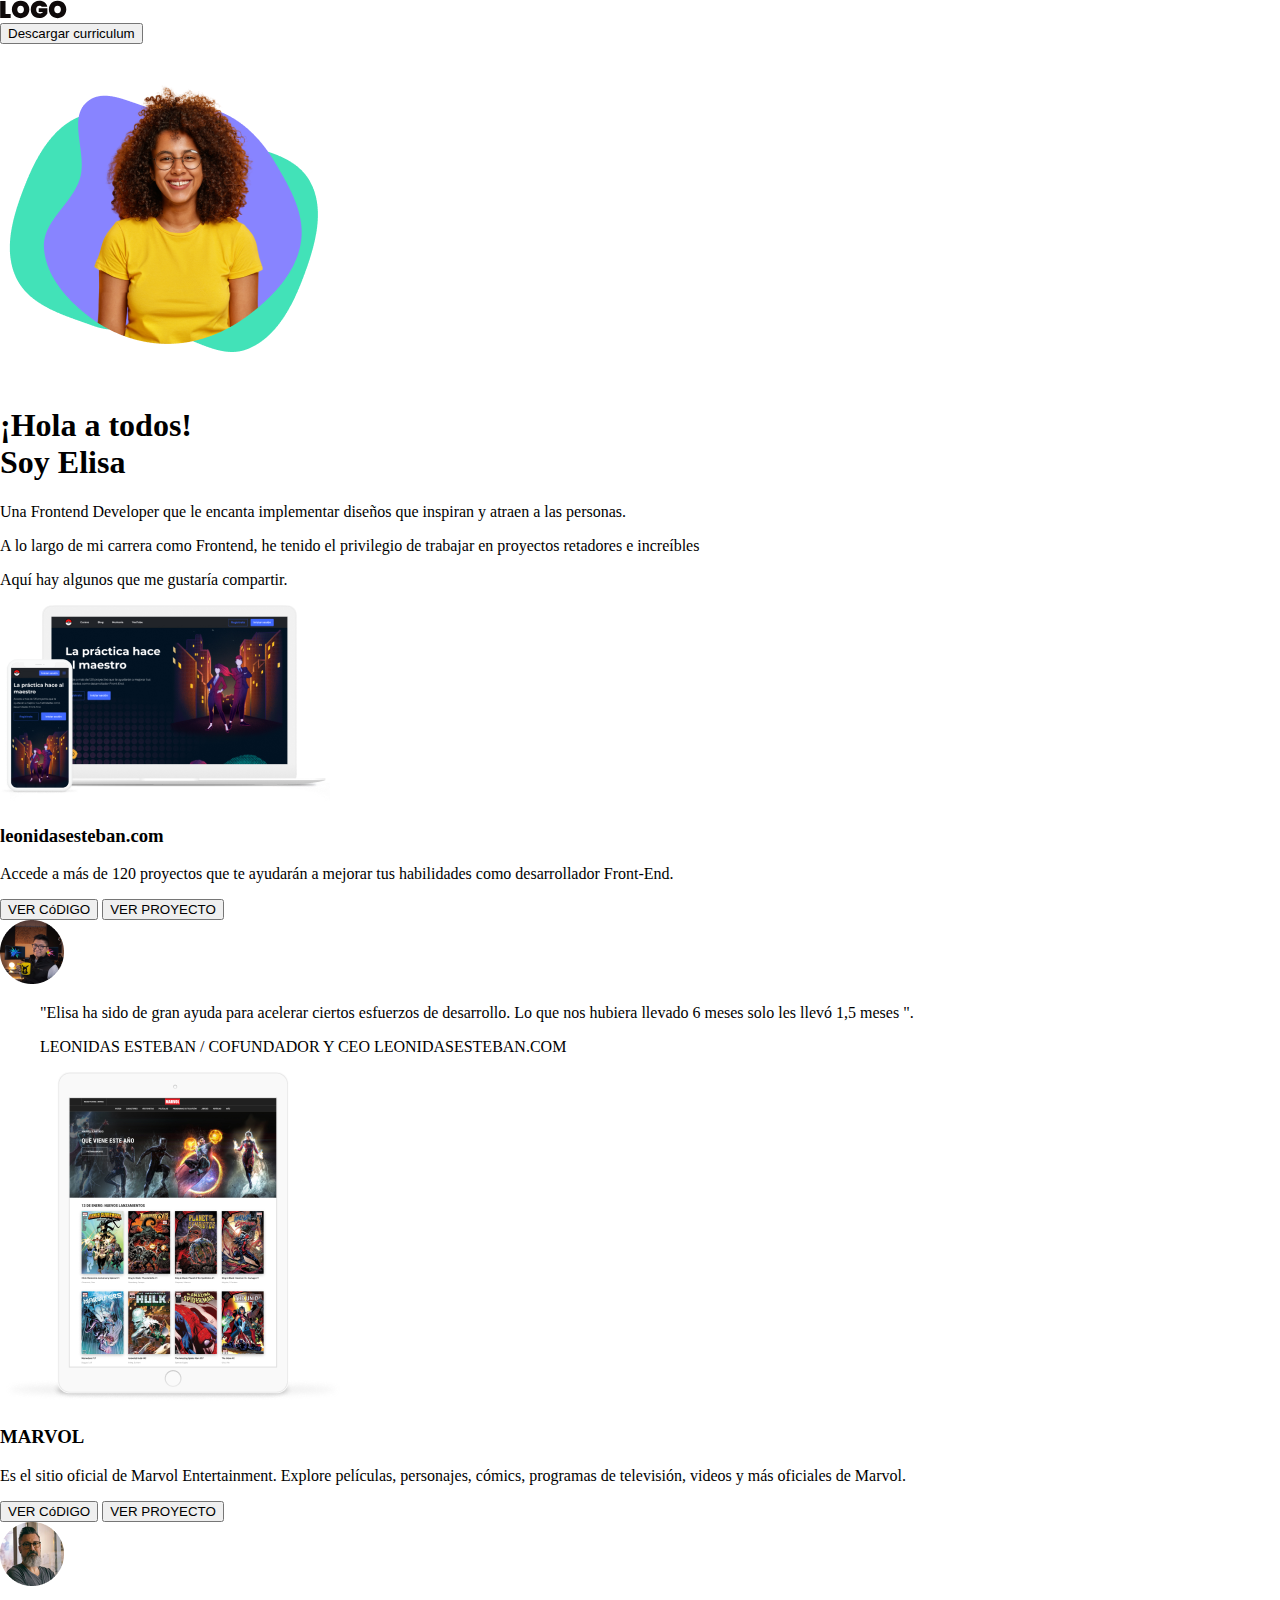
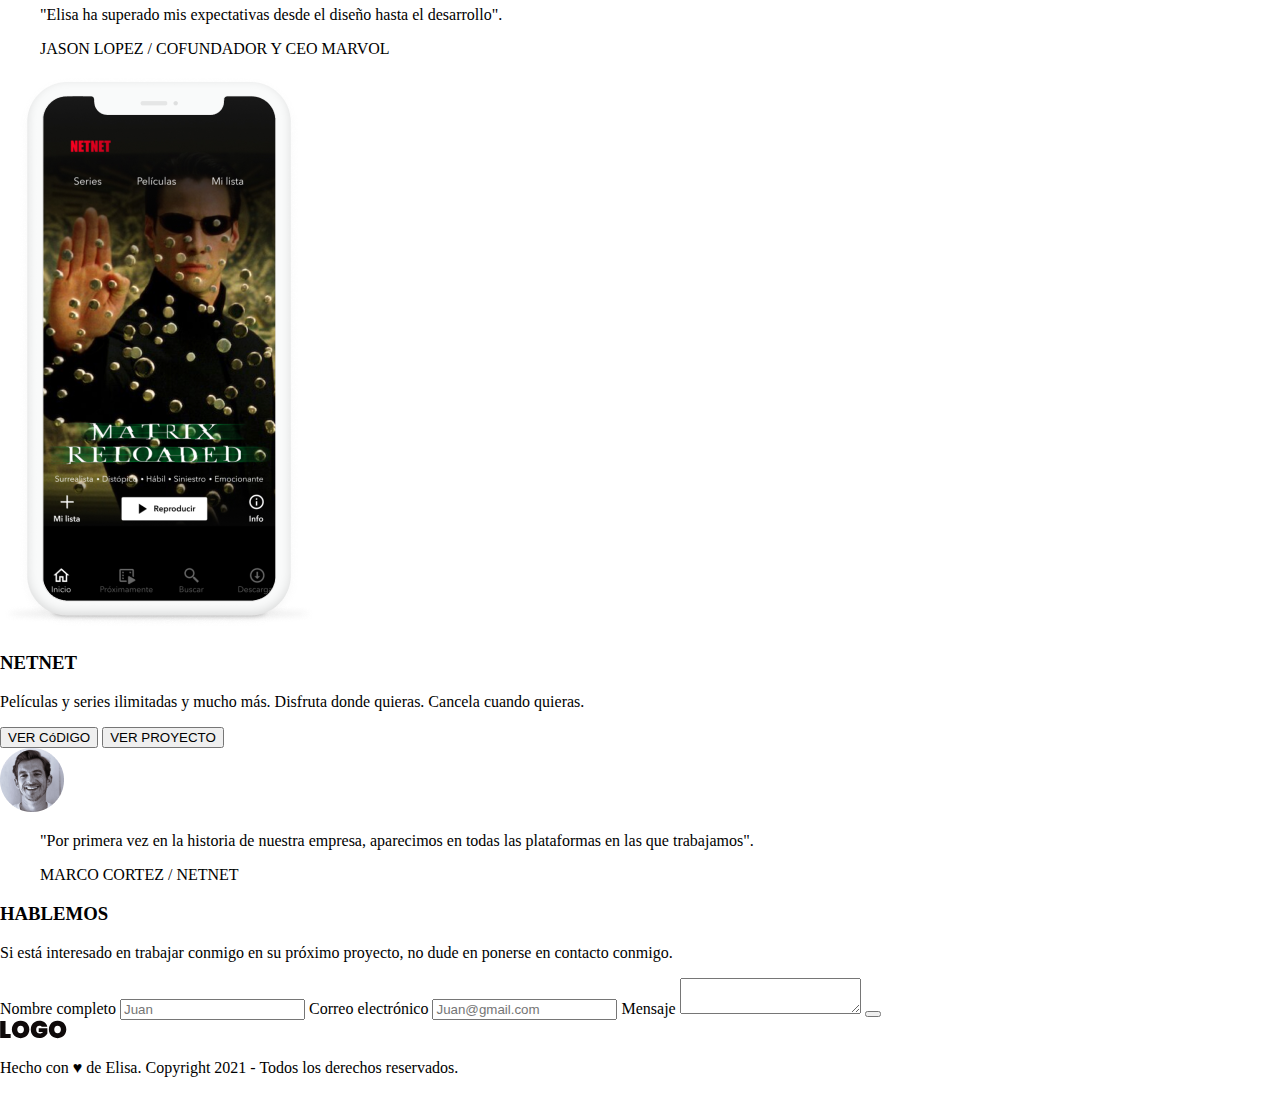
==== src/index.html @ 54787eba "base e imagens listo" ====
<!DOCTYPE html>
<html lang="en">
    <head>
        <meta charset="UTF-8" />
        <meta http-equiv="X-UA-Compatible" content="IE=edge" />
        <meta name="viewport" content="width=device-width, initial-scale=1.0" />
        <title>Document</title>
        <link rel="stylesheet" href="styles.css" />
    </head>

    <!--
        ToDO:
        FALTA-IMG -> faltan colocar imgs

        esto crea un elemento proyecto
            .project>(.project__img-preview>img)+h3.project__tittle+p.project__description+.project__buttons>buttton.button--secondary+buttton.button--primary
            .card>(.card__img>img)+blockquote>p+span
        -->
    <body>
        <div class="wrapper">
            <header class="header">
                <div class="header__logo">
                    <img src="../resources/icon/logo.svg" alt="" srcset="" />
                </div>
                <div class="header__button">
                    <button class="button--primary">
                        Descargar curriculum
                    </button>
                </div>
            </header>
            <main>
                <section class="hero">
                    <div class="hero__img">
                        <img src="../resources/img/person.png" alt="" />
                    </div>
                    <div class="hero__text">
                        <h1>Soy Elisa</h1>
                        <p>
                            Una Frontend Developer que le encanta implementar
                            diseños que inspiran y atraen a las personas.
                        </p>
                        <div class="hero__icons">
                            <div class="icon">
                                <i class="icon--phone"></i>
                                <i class="icon--mail"></i>
                                <i class="icon--insta"></i>
                                <i class="icon--twitter"></i>
                            </div>
                        </div>
                    </div>
                </section>
                <section class="projects">
                    <div class="projects__tittle">
                        <p>
                            A lo largo de mi carrera como Frontend, he tenido el
                            privilegio de trabajar en proyectos retadores e
                            increíbles
                        </p>
                        <p>Aquí hay algunos que me gustaría compartir.</p>
                    </div>


                    <div class="project">
                        <div class="project__img-preview">
                            <img src="../resources/img/leoesteban.png" alt="" />
                        </div>
                        <h3 class="project__tittle">leonidasesteban.com</h3>
                        <p class="project__description">Accede a más de 120 proyectos que te ayudarán a mejorar 
                            tus habilidades como desarrollador Front-End.</p>
                        <div class="project__buttons">
                            <button class="button--secondary">VER CóDIGO</button>
                            <button class="button--primary">VER PROYECTO</button>
                        </div>
                        <div class="card">
                            <div class="card__img"><img src="../resources/img/user-project-1.png" alt="" /></div>
                            <blockquote>
                                <p>"Elisa ha sido de gran ayuda para acelerar ciertos esfuerzos de desarrollo. Lo que nos hubiera llevado 6 meses solo les llevó 1,5 meses ".</p>
                                <span>LEONIDAS ESTEBAN / COFUNDADOR Y CEO LEONIDASESTEBAN.COM</span>
                            </blockquote>
                        </div>
                    </div>


                    <div class="project">
                        <div class="project__img-preview">
                            <img src="../resources/img/marvol.png" alt="" />
                        </div>
                        <h3 class="project__tittle">MARVOL</h3>
                        <p class="project__description">Es el sitio oficial de Marvol Entertainment. Explore películas, personajes, cómics, programas de televisión, videos y más oficiales de Marvol.</p>
                        <div class="project__buttons">
                            <button class="button--secondary">VER CóDIGO</button>
                            <button class="button--primary">VER PROYECTO</button>
                        </div>

                        <div class="card">
                            <div class="card__img"><img src="../resources/img/user-project-2.png" alt="" /></div>
                            <blockquote>
                                <p>"Elisa ha superado mis expectativas desde el diseño hasta el desarrollo".</p>
                                <span>JASON LOPEZ / COFUNDADOR Y CEO MARVOL</span>
                            </blockquote>
                        </div>
                    </div>


                    <div class="project">
                        <div class="project__img-preview">
                            <img src="../resources/img/netnet.png" alt="" />
                        </div>
                        <h3 class="project__tittle">NETNET</h3>
                        <p class="project__description">Películas y series ilimitadas y mucho más.
                            Disfruta donde quieras. Cancela cuando quieras.</p>
                        <div class="project__buttons">
                            <button class="button--secondary">VER CóDIGO</button>
                            <button class="button--primary">VER PROYECTO</button>
                        </div>

                        <div class="card">
                            <div class="card__img"><img src="../resources/img/user-project-3.png" alt="" /></div>
                            <blockquote>
                                <p>"Por primera vez en la historia de nuestra empresa, aparecimos en todas las plataformas en las que trabajamos".</p>
                                <span>MARCO CORTEZ / NETNET</span>
                            </blockquote>
                        </div>
                    </div>
                </section>

                <section class="contact">
                    <h3>HABLEMOS</h3>
                    <p>
                        Si está interesado en trabajar conmigo en su próximo
                        proyecto, no dude en ponerse en contacto conmigo.
                    </p>

                    <form >
                        <label for="name">Nombre completo</label> <!--Falta after para el asterisco rojo-->
                        <input name="name" type="text" required placeholder="Juan">
                        <label for="email">Correo electrónico</label>
                        <input name="email" type="email" required placeholder="Juan@gmail.com">
                        <label for="messagge">Mensaje</label>
                        <textarea name="messagge">
                        </textarea>
                        <button class="button--primary" type="submit"></button>
                    </form>
                </section>
            </main>
            <footer>
                <div class="footer__logo">
                    <img src="../resources/icon/logo.svg" alt="" srcset="" />
                </div>
                <div class="footer__icons">
                    <div class="icon">
                        <i class="icon--phone"></i>
                        <i class="icon--mail"></i>
                        <i class="icon--insta"></i>
                        <i class="icon--twitter"></i>
                    </div>
                </div>
                <div class="footer__text">
                    <p>
                        Hecho con ♥ de Elisa. Copyright 2021 - Todos los derechos reservados.
                    </p>
                </div>
            </footer>
        </div>
    </body>
</html>
---- src/styles.css ----
.wrapper{
    max-width: 1110px;
}
body, html {
    margin: 0;
    padding: 0;
}
h1::before{
    content: "¡Hola a todos!";
    display: block;
}
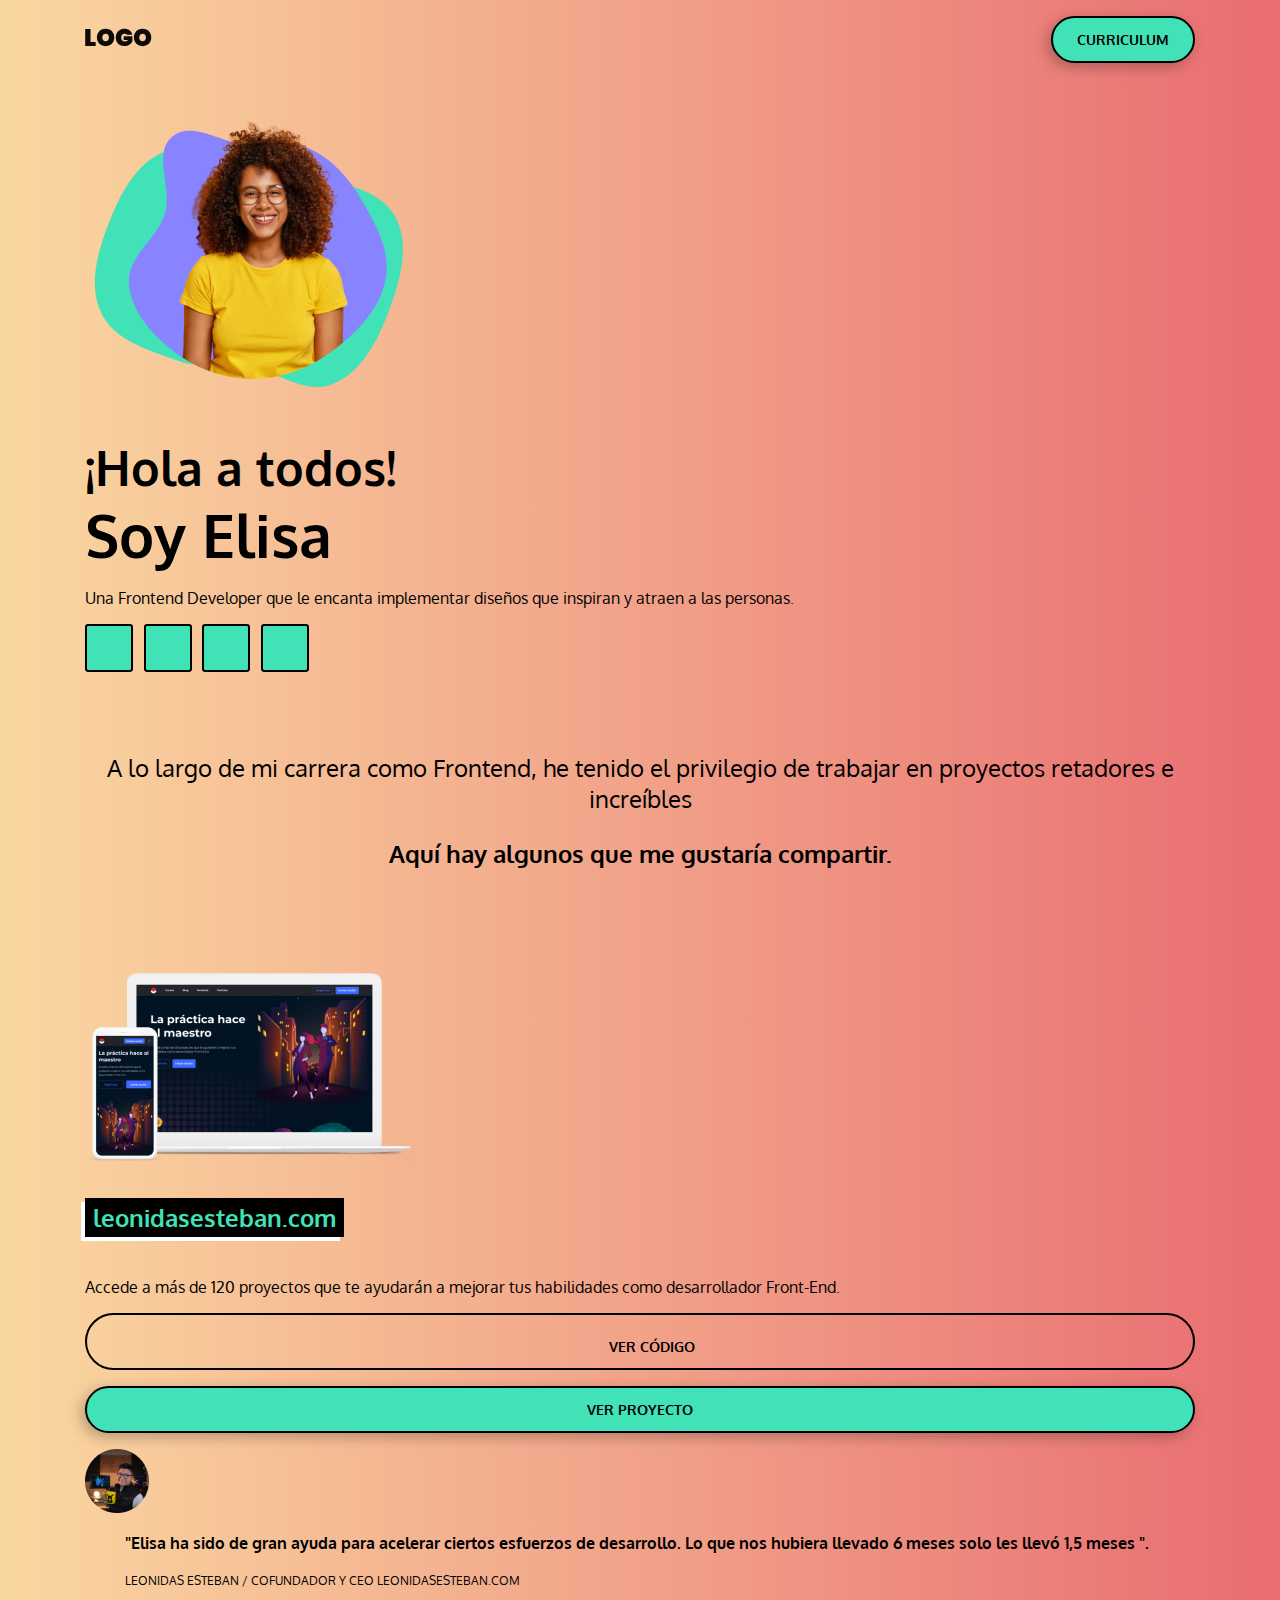
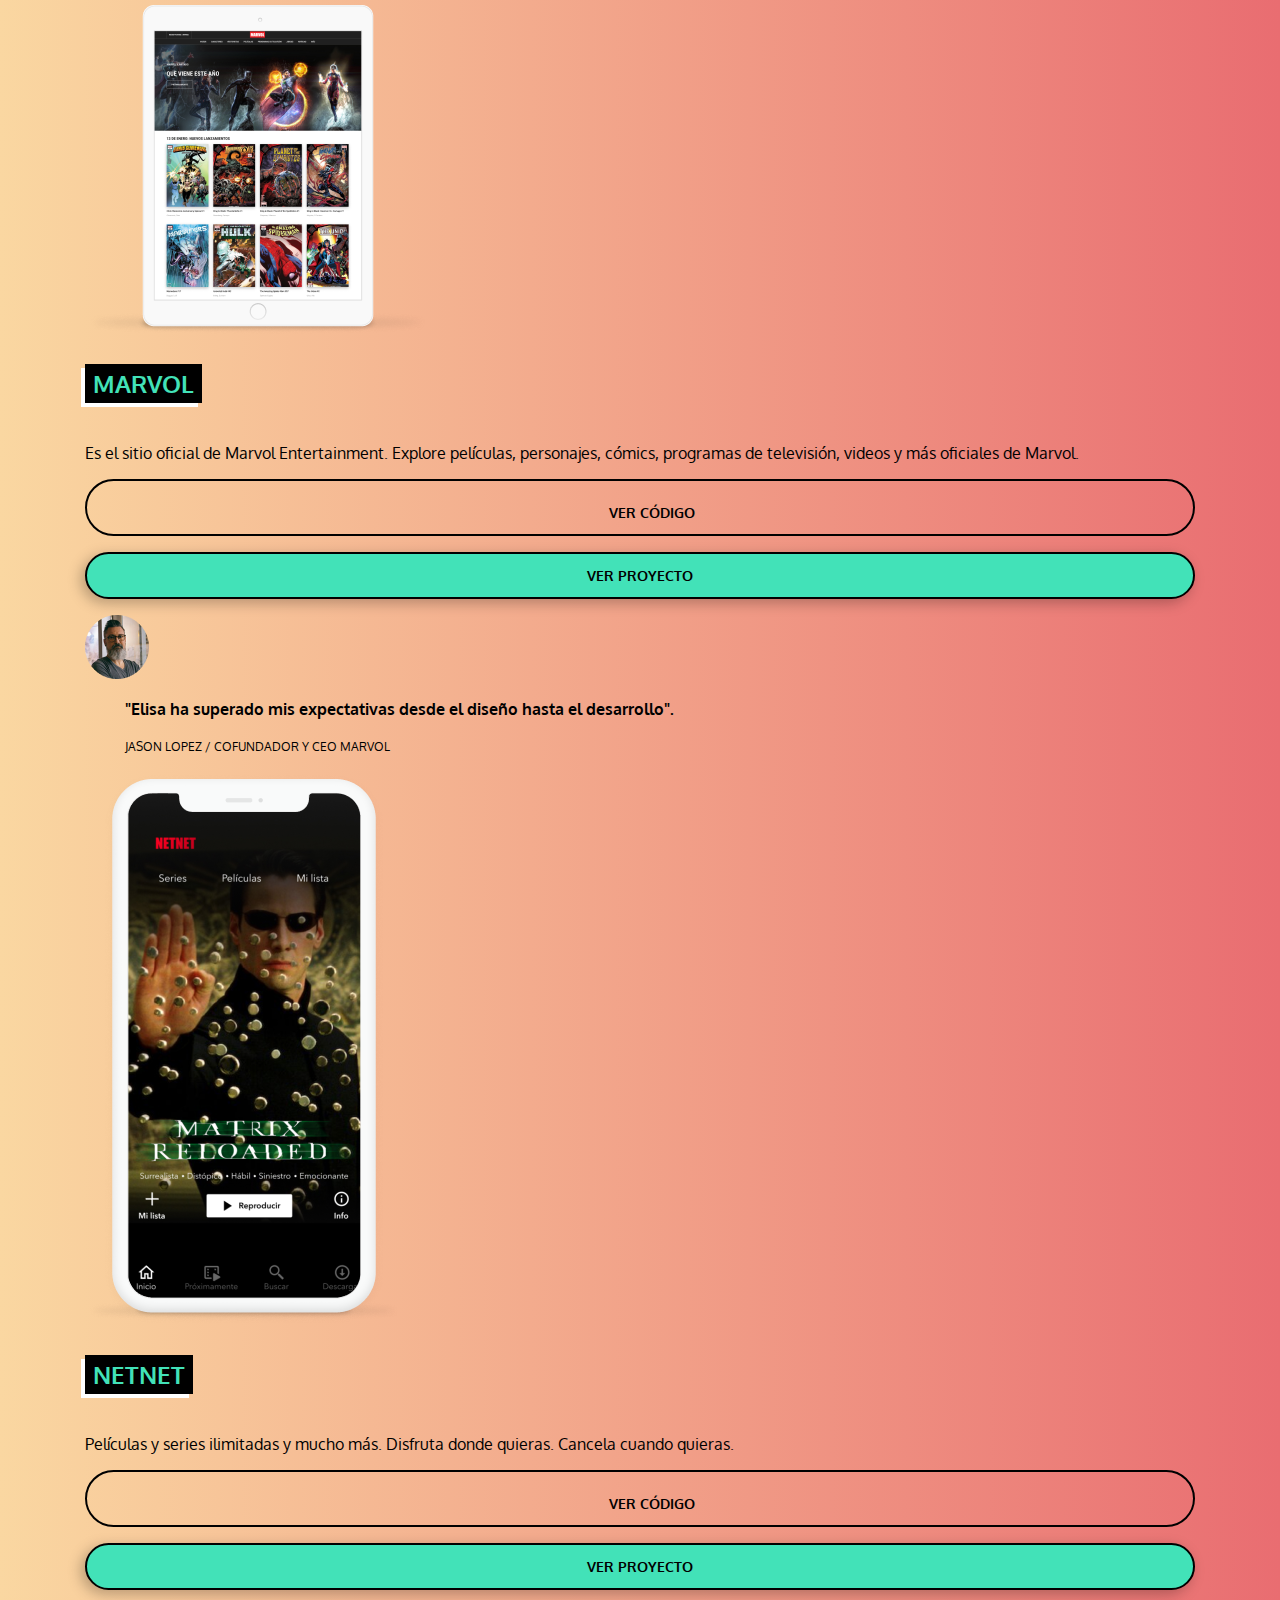
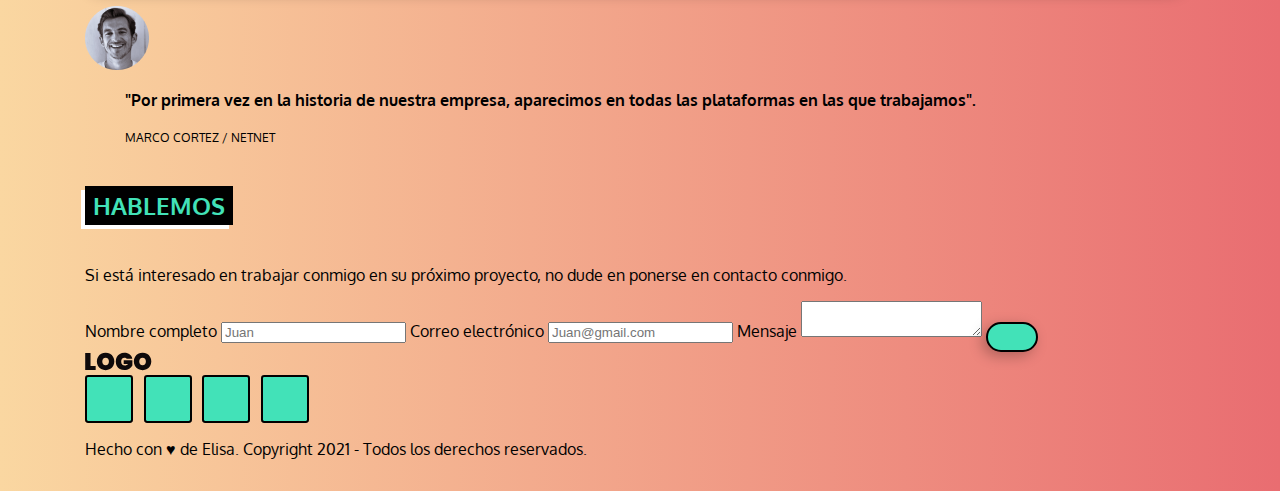
==== commit 753595e7: "commit pa que me ayude el nano" ====
--- a/src/index.html
+++ b/src/index.html
@@ -5,6 +5,8 @@
         <meta http-equiv="X-UA-Compatible" content="IE=edge" />
         <meta name="viewport" content="width=device-width, initial-scale=1.0" />
         <title>Document</title>
+        <link rel="preconnect" href="https://fonts.gstatic.com">
+        <link href="https://fonts.googleapis.com/css2?family=Oxygen:wght@300;400;700&display=swap" rel="stylesheet">
         <link rel="stylesheet" href="styles.css" />
     </head>
 
@@ -24,7 +26,7 @@
                 </div>
                 <div class="header__button">
                     <button class="button--primary">
-                        Descargar curriculum
+                        Curriculum
                     </button>
                 </div>
             </header>
@@ -40,11 +42,19 @@
                             diseños que inspiran y atraen a las personas.
                         </p>
                         <div class="hero__icons">
-                            <div class="icon">
-                                <i class="icon--phone"></i>
-                                <i class="icon--mail"></i>
-                                <i class="icon--insta"></i>
-                                <i class="icon--twitter"></i>
+                            <div class="icon-list">
+                                <div class="icon">
+                                    <div class="icon--phone"></div>
+                                </div>
+                                <div class="icon">
+                                    <div class="icon--mail"></div>
+                                </div>
+                                <div class="icon">
+                                    <div class="icon--insta"></div>
+                                </div>
+                                <div class="icon">
+                                    <div class="icon--twitter"></div>
+                                </div>
                             </div>
                         </div>
                     </div>
@@ -57,6 +67,7 @@
                             increíbles
                         </p>
                         <p>Aquí hay algunos que me gustaría compartir.</p>
+                        <div class="projects__image"><img src="../resources/icon/arrow-down.svg" alt=""></div>
                     </div>
 
 
@@ -148,11 +159,19 @@
                     <img src="../resources/icon/logo.svg" alt="" srcset="" />
                 </div>
                 <div class="footer__icons">
-                    <div class="icon">
-                        <i class="icon--phone"></i>
-                        <i class="icon--mail"></i>
-                        <i class="icon--insta"></i>
-                        <i class="icon--twitter"></i>
+                    <div class="icon-list">
+                        <div class="icon">
+                            <div class="icon--phone"></div>
+                        </div>
+                        <div class="icon">
+                            <div class="icon--mail"></div>
+                        </div>
+                        <div class="icon">
+                            <div class="icon--insta"></div>
+                        </div>
+                        <div class="icon">
+                            <div class="icon--twitter"></div>
+                        </div>
                     </div>
                 </div>
                 <div class="footer__text">
--- a/src/styles.css
+++ b/src/styles.css
@@ -1,5 +1,89 @@
+:root{
+    font-family: 'Oxygen', sans-serif;
+    --body1: 16px;
+    --caption: 12px;
+    --verdecito: #42E2B8;
+    --button: 14px;
+}
+button {
+    border-radius: 500px;
+    padding-inline: 24px;
+    border: 2px solid black;
+    padding-block: 13px;
+    font-size: 14px;
+    text-transform: uppercase;
+    font-size: var(--button);
+    font-weight: bold;
+    font-family: 'Oxygen', sans-serif;
+}
+blockquote span{
+    font-size: var(--caption);
+}
+p{
+    font-size: var(--body1);
+}
+blockquote p{
+    font-weight: bold;
+}
+h1{
+    font-weight: bold;
+    font-size: 59px;
+    margin-block: 16px;
+}
+.footer__icons{
+    padding: auto;
+}
+.icon-list{
+    width: 224px;
+    display: flex;
+    justify-content: space-between;
+}
+.icon{
+    display: inline;
+    height: 44px;
+    width: 44px;
+    border: 2px solid black;
+    background-color: var(--verdecito);
+    border-radius: 3.14159265358979323846px;
+}
+.hero{
+    margin-block-end: 80px;
+}
+.projects{
+    margin-block-start: 80px;
+}
+.icon--phone{
+    height: 100%;
+    width: 100%;
+    background-image: url('../resources/icon/icon-phone.svg');
+    background-position: center;
+    background-repeat: no-repeat;
+}
+.icon--mail{
+    height: 100%;
+    width: 100%;
+    background-image: url('../resources/icon/icon-important_mail.svg');
+    background-position: center;
+    background-repeat: no-repeat;
+}.icon--insta{
+    height: 100%;
+    width: 100%;
+    background-image: url('../resources/icon/icon-instagram.svg');
+    background-position: center;
+    background-repeat: no-repeat;
+}.icon--twitter{
+    height: 100%;
+    width: 100%;
+    background-image: url('../resources/icon/icon-twitter_squared.svg');
+    background-position: center;
+    background-repeat: no-repeat;
+}
+body{
+    background-image: linear-gradient(90deg,#FAD7A1, #E96D71)}
 .wrapper{
     max-width: 1110px;
+    padding: 16px;
+    margin: 0 auto;
 }
 body, html {
     margin: 0;
@@ -8,4 +92,65 @@
 h1::before{
     content: "¡Hola a todos!";
     display: block;
+    font-weight: bold;
+    font-size: 48px;
+}
+.header{
+    display: flex;
+    justify-content: space-between;
+}
+.header__logo{
+    display:block;
+    margin:auto 0;
+}
+
+.hero__img{
+    margin-top: 16px;
+}
+
+.button--primary{
+    box-shadow:-4px 4px 14px #00000042;
+   
+    background-color: var(--verdecito);
+   
+}
+.button--secondary{
+    background-color: transparent;
+    text-align: center;
+}
+.button--secondary::before{
+    content: '';
+    display: inline-block;
+    height: 24px;
+    width: 24px;
+    background-image: url('../resources/icon/icon-github.svg');
+}
+.projects__tittle {
+    margin-block: 80px;
+}
+.projects__tittle p{ 
+    font-size: 24px;
+    text-align: center;
+}
+.projects__image img{
+    display: block;
+    margin: auto ;
+}
+.projects__tittle p+p{
+    font-weight: bold;
+}
+.project__buttons button{
+    display: block;
+    width: 100%;
+    margin-block: 16px;
+}
+h3{
+    font-weight: bold;
+    font-size: 24px;
+    padding-block: 4px;
+    padding-inline: 8px;
+    display: inline-block;
+    background-color: black;
+    color: var(--verdecito);
+    box-shadow: -4px 4px 0px white;
 }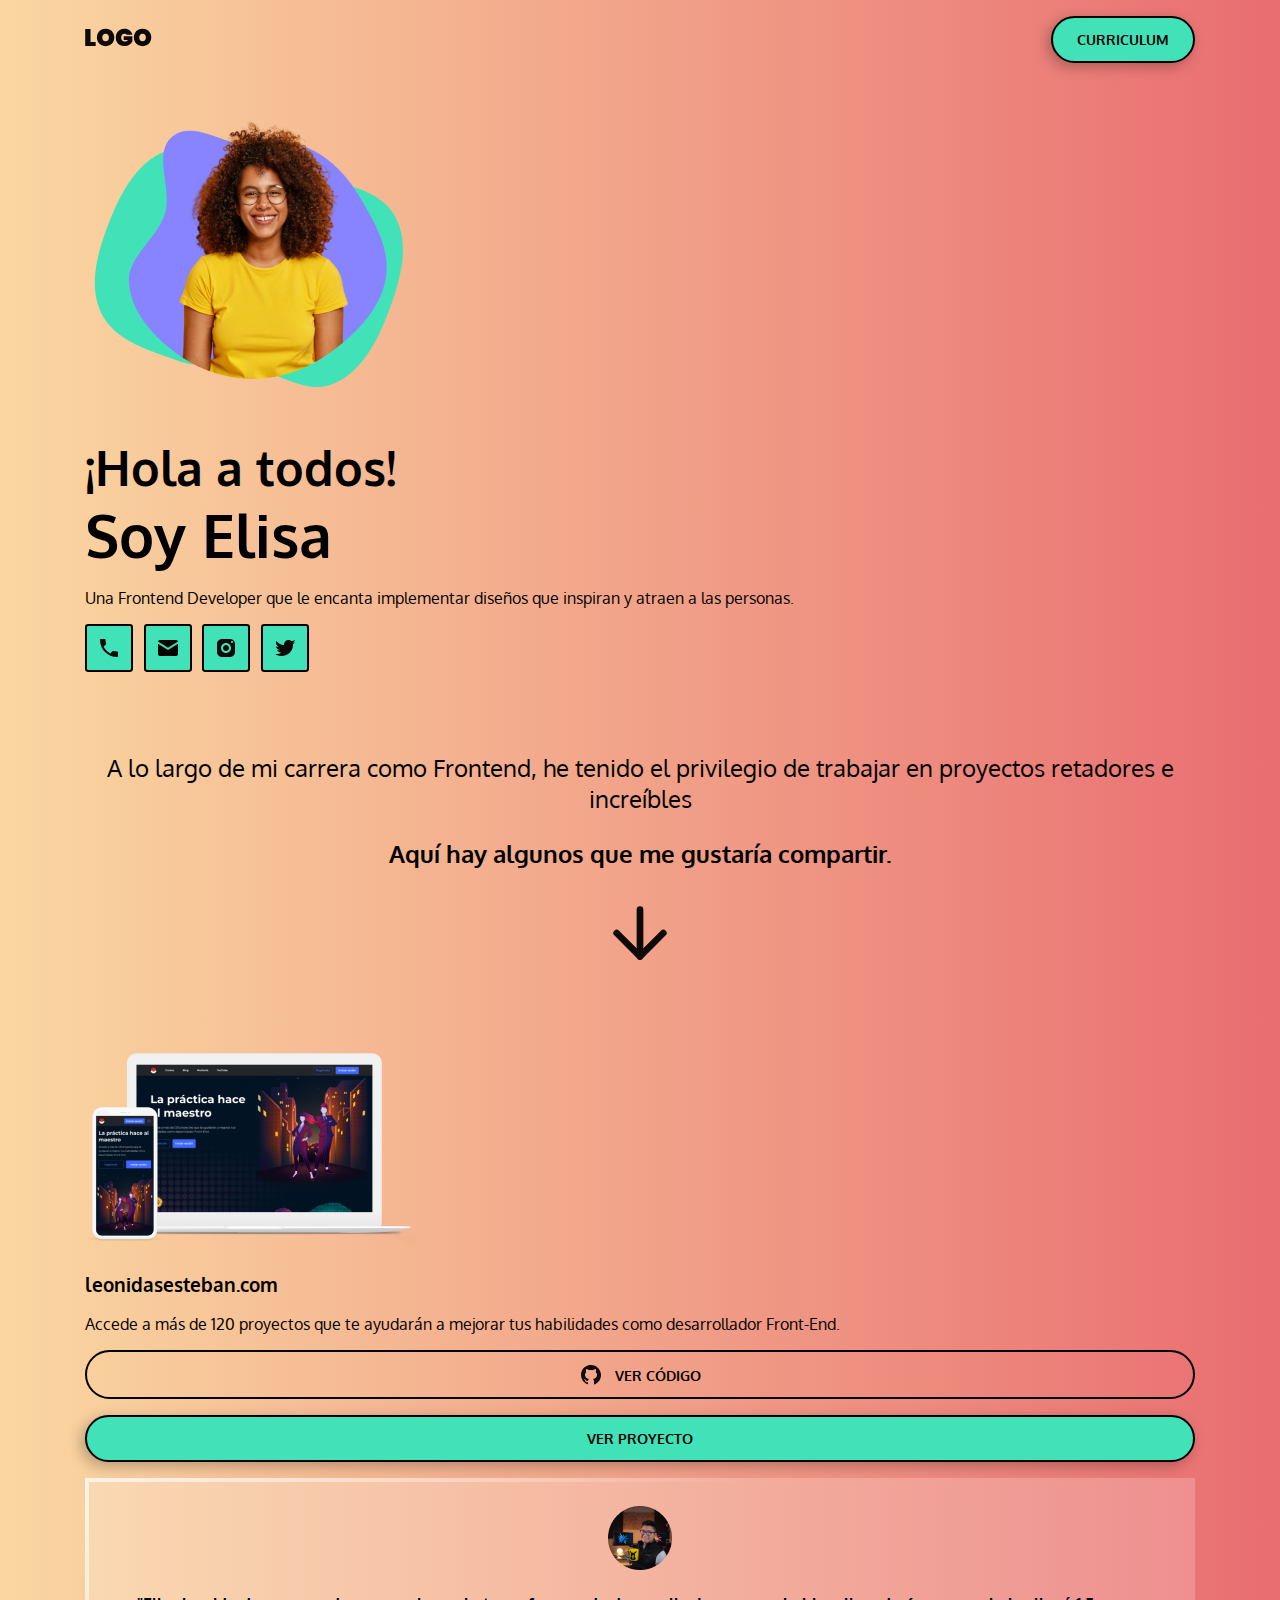
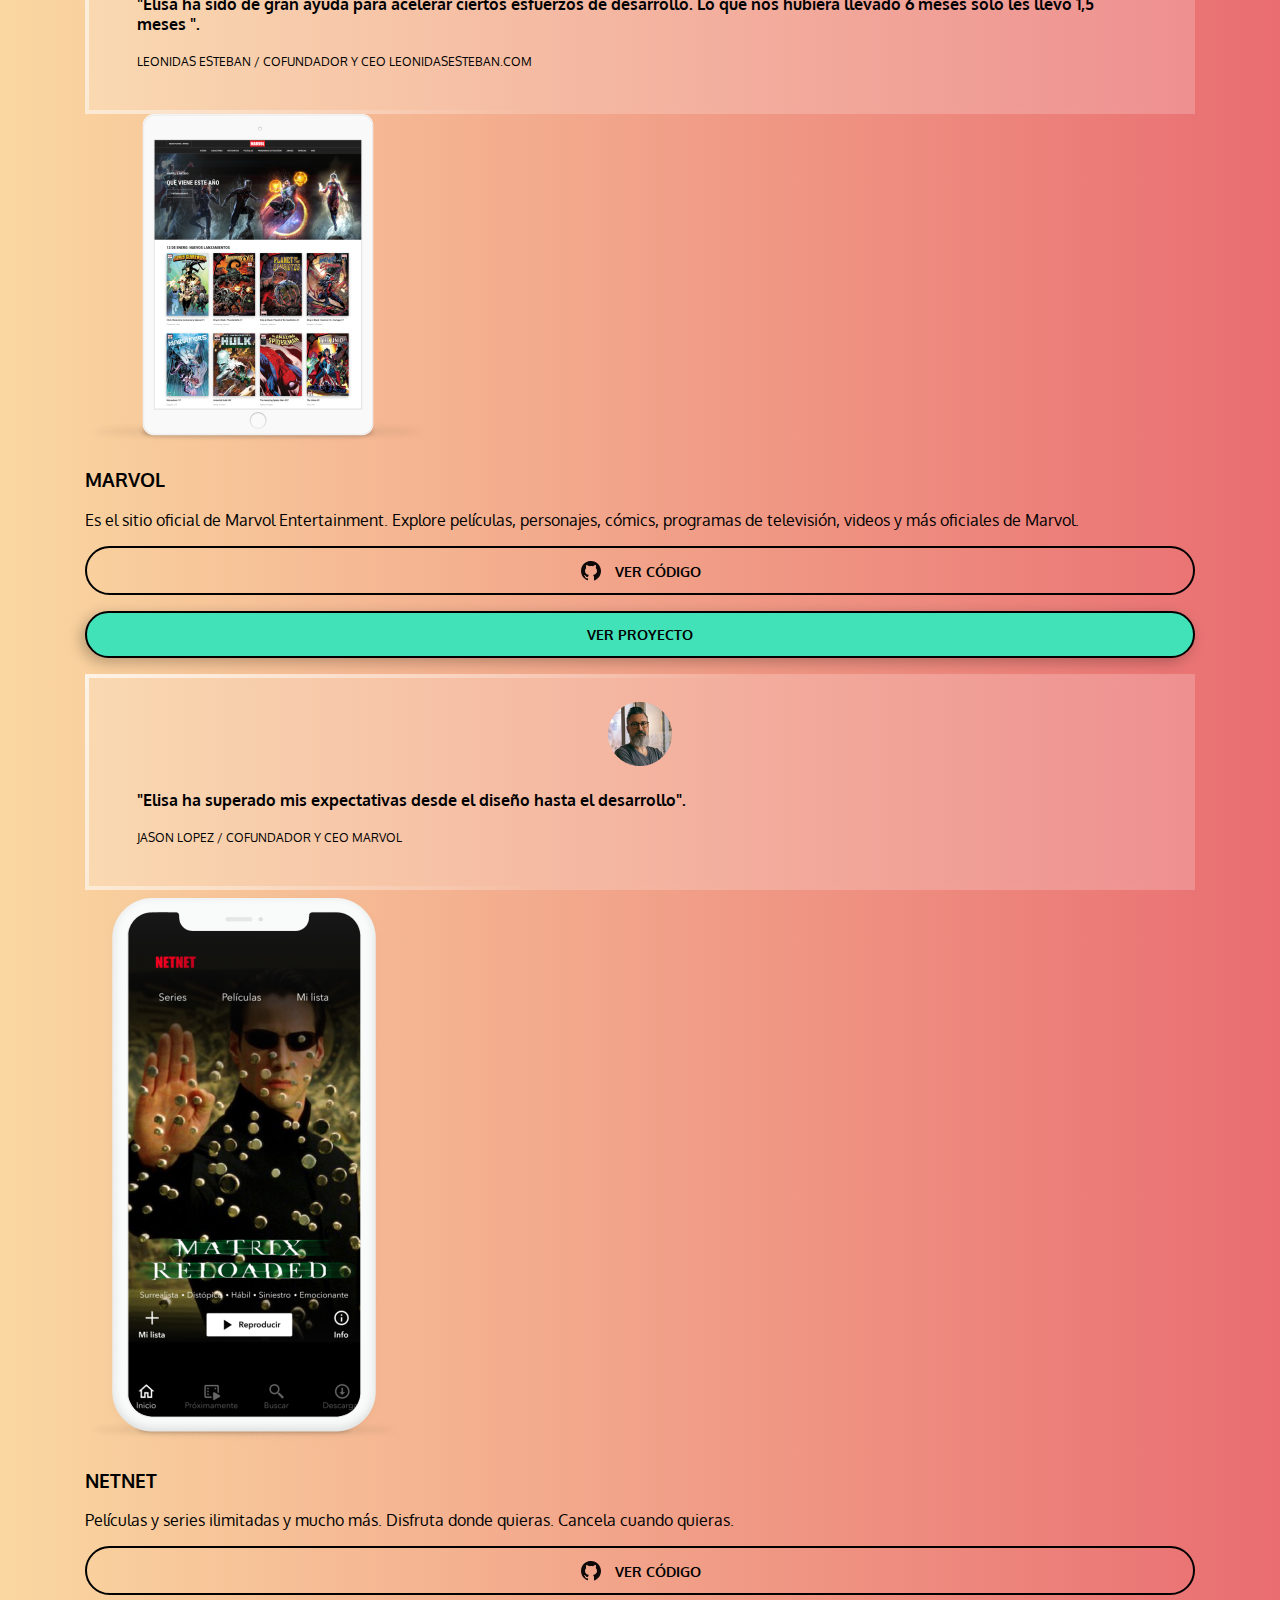
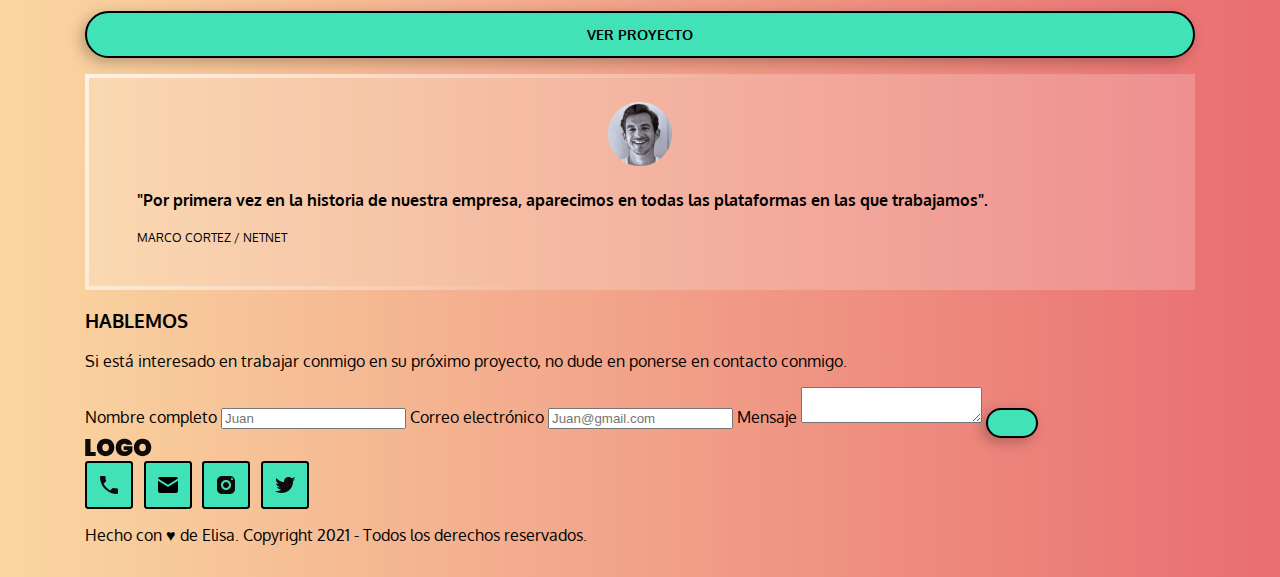
==== commit 46c7bd15: "actulizacion github" ====
--- a/src/index.html
+++ b/src/index.html
@@ -5,8 +5,11 @@
         <meta http-equiv="X-UA-Compatible" content="IE=edge" />
         <meta name="viewport" content="width=device-width, initial-scale=1.0" />
         <title>Document</title>
-        <link rel="preconnect" href="https://fonts.gstatic.com">
-        <link href="https://fonts.googleapis.com/css2?family=Oxygen:wght@300;400;700&display=swap" rel="stylesheet">
+        <link rel="preconnect" href="https://fonts.gstatic.com" />
+        <link
+            href="https://fonts.googleapis.com/css2?family=Oxygen:wght@300;400;700&display=swap"
+            rel="stylesheet"
+        />
         <link rel="stylesheet" href="styles.css" />
     </head>
 
@@ -25,9 +28,7 @@
                     <img src="../resources/icon/logo.svg" alt="" srcset="" />
                 </div>
                 <div class="header__button">
-                    <button class="button--primary">
-                        Curriculum
-                    </button>
+                    <button class="button--primary">Curriculum</button>
                 </div>
             </header>
             <main>
@@ -67,70 +68,132 @@
                             increíbles
                         </p>
                         <p>Aquí hay algunos que me gustaría compartir.</p>
-                        <div class="projects__image"><img src="../resources/icon/arrow-down.svg" alt=""></div>
-                    </div>
-
+                        <div class="projects__image">
+                            <img
+                                src="../resources/icon/arrow-down.svg"
+                                alt=""
+                            />
+                        </div>
+                    </div>
 
                     <div class="project">
                         <div class="project__img-preview">
                             <img src="../resources/img/leoesteban.png" alt="" />
                         </div>
                         <h3 class="project__tittle">leonidasesteban.com</h3>
-                        <p class="project__description">Accede a más de 120 proyectos que te ayudarán a mejorar 
-                            tus habilidades como desarrollador Front-End.</p>
+                        <p class="project__description">
+                            Accede a más de 120 proyectos que te ayudarán a
+                            mejorar tus habilidades como desarrollador
+                            Front-End.
+                        </p>
                         <div class="project__buttons">
-                            <button class="button--secondary">VER CóDIGO</button>
-                            <button class="button--primary">VER PROYECTO</button>
+                            <button class="button--secondary">
+                                VER CóDIGO
+                            </button>
+                            <button class="button--primary">
+                                VER PROYECTO
+                            </button>
                         </div>
                         <div class="card">
-                            <div class="card__img"><img src="../resources/img/user-project-1.png" alt="" /></div>
-                            <blockquote>
-                                <p>"Elisa ha sido de gran ayuda para acelerar ciertos esfuerzos de desarrollo. Lo que nos hubiera llevado 6 meses solo les llevó 1,5 meses ".</p>
-                                <span>LEONIDAS ESTEBAN / COFUNDADOR Y CEO LEONIDASESTEBAN.COM</span>
-                            </blockquote>
-                        </div>
-                    </div>
-
+                            <div class="card__container">
+                                <div class="card__img">
+                                    <img
+                                        src="../resources/img/user-project-1.png"
+                                        alt=""
+                                    />
+                                </div>
+                                <blockquote>
+                                    <p>
+                                        "Elisa ha sido de gran ayuda para
+                                        acelerar ciertos esfuerzos de
+                                        desarrollo. Lo que nos hubiera llevado 6
+                                        meses solo les llevó 1,5 meses ".
+                                    </p>
+                                    <span
+                                        >LEONIDAS ESTEBAN / COFUNDADOR Y CEO
+                                        LEONIDASESTEBAN.COM</span
+                                    >
+                                </blockquote>
+                            </div>
+                        </div>
+                    </div>
 
                     <div class="project">
                         <div class="project__img-preview">
                             <img src="../resources/img/marvol.png" alt="" />
                         </div>
                         <h3 class="project__tittle">MARVOL</h3>
-                        <p class="project__description">Es el sitio oficial de Marvol Entertainment. Explore películas, personajes, cómics, programas de televisión, videos y más oficiales de Marvol.</p>
+                        <p class="project__description">
+                            Es el sitio oficial de Marvol Entertainment. Explore
+                            películas, personajes, cómics, programas de
+                            televisión, videos y más oficiales de Marvol.
+                        </p>
                         <div class="project__buttons">
-                            <button class="button--secondary">VER CóDIGO</button>
-                            <button class="button--primary">VER PROYECTO</button>
+                            <button class="button--secondary">
+                                VER CóDIGO
+                            </button>
+                            <button class="button--primary">
+                                VER PROYECTO
+                            </button>
                         </div>
 
                         <div class="card">
-                            <div class="card__img"><img src="../resources/img/user-project-2.png" alt="" /></div>
-                            <blockquote>
-                                <p>"Elisa ha superado mis expectativas desde el diseño hasta el desarrollo".</p>
-                                <span>JASON LOPEZ / COFUNDADOR Y CEO MARVOL</span>
-                            </blockquote>
-                        </div>
-                    </div>
-
+                            <div class="card__container">
+                                <div class="card__img">
+                                    <img
+                                        src="../resources/img/user-project-2.png"
+                                        alt=""
+                                    />
+                                </div>
+                                <blockquote>
+                                    <p>
+                                        "Elisa ha superado mis expectativas
+                                        desde el diseño hasta el desarrollo".
+                                    </p>
+                                    <span
+                                        >JASON LOPEZ / COFUNDADOR Y CEO
+                                        MARVOL</span
+                                    >
+                                </blockquote>
+                            </div>
+                        </div>
+                    </div>
 
                     <div class="project">
                         <div class="project__img-preview">
                             <img src="../resources/img/netnet.png" alt="" />
                         </div>
                         <h3 class="project__tittle">NETNET</h3>
-                        <p class="project__description">Películas y series ilimitadas y mucho más.
-                            Disfruta donde quieras. Cancela cuando quieras.</p>
+                        <p class="project__description">
+                            Películas y series ilimitadas y mucho más. Disfruta
+                            donde quieras. Cancela cuando quieras.
+                        </p>
                         <div class="project__buttons">
-                            <button class="button--secondary">VER CóDIGO</button>
-                            <button class="button--primary">VER PROYECTO</button>
+                            <button class="button--secondary">
+                                VER CóDIGO
+                            </button>
+                            <button class="button--primary">
+                                VER PROYECTO
+                            </button>
                         </div>
 
                         <div class="card">
-                            <div class="card__img"><img src="../resources/img/user-project-3.png" alt="" /></div>
-                            <blockquote>
-                                <p>"Por primera vez en la historia de nuestra empresa, aparecimos en todas las plataformas en las que trabajamos".</p>
-                                <span>MARCO CORTEZ / NETNET</span>
-                            </blockquote>
+                            <div class="card__container">
+                                <div class="card__img">
+                                    <img
+                                        src="../resources/img/user-project-3.png"
+                                        alt=""
+                                    />
+                                </div>
+                                <blockquote>
+                                    <p>
+                                        "Por primera vez en la historia de
+                                        nuestra empresa, aparecimos en todas las
+                                        plataformas en las que trabajamos".
+                                    </p>
+                                    <span>MARCO CORTEZ / NETNET</span>
+                                </blockquote>
+                            </div>
                         </div>
                     </div>
                 </section>
@@ -142,14 +205,24 @@
                         proyecto, no dude en ponerse en contacto conmigo.
                     </p>
 
-                    <form >
-                        <label for="name">Nombre completo</label> <!--Falta after para el asterisco rojo-->
-                        <input name="name" type="text" required placeholder="Juan">
+                    <form>
+                        <label for="name">Nombre completo</label>
+                        <!--Falta after para el asterisco rojo-->
+                        <input
+                            name="name"
+                            type="text"
+                            required
+                            placeholder="Juan"
+                        />
                         <label for="email">Correo electrónico</label>
-                        <input name="email" type="email" required placeholder="Juan@gmail.com">
+                        <input
+                            name="email"
+                            type="email"
+                            required
+                            placeholder="Juan@gmail.com"
+                        />
                         <label for="messagge">Mensaje</label>
-                        <textarea name="messagge">
-                        </textarea>
+                        <textarea name="messagge"> </textarea>
                         <button class="button--primary" type="submit"></button>
                     </form>
                 </section>
@@ -176,7 +249,8 @@
                 </div>
                 <div class="footer__text">
                     <p>
-                        Hecho con ♥ de Elisa. Copyright 2021 - Todos los derechos reservados.
+                        Hecho con ♥ de Elisa. Copyright 2021 - Todos los
+                        derechos reservados.
                     </p>
                 </div>
             </footer>
--- a/src/styles.css
+++ b/src/styles.css
@@ -116,13 +116,18 @@
 }
 .button--secondary{
     background-color: transparent;
-    text-align: center;
+    height: 49px;
 }
 .button--secondary::before{
+    vertical-align: middle;
     content: '';
+    position: relative;
+    top: -2px;
+    margin-inline-end: 8px;
     display: inline-block;
     height: 24px;
     width: 24px;
+    background-position: center;
     background-image: url('../resources/icon/icon-github.svg');
 }
 .projects__tittle {
@@ -144,6 +149,7 @@
     width: 100%;
     margin-block: 16px;
 }
+.card__container
 h3{
     font-weight: bold;
     font-size: 24px;
@@ -153,4 +159,24 @@
     background-color: black;
     color: var(--verdecito);
     box-shadow: -4px 4px 0px white;
-}+}
+.card__img img{
+    display: block;
+    margin: 0 auto ;
+}
+.card{
+    border: 4px solid transparent;
+    border-image-source: linear-gradient(-45deg, hsla(0, 0%, 100%, 0.20) 50%, hsla(0, 0%, 100%, 0.75) 100%); 
+    border-image-slice: 5;
+    /* border-radius: 24px; */
+    background-origin: border-box;
+    background-clip: content-box, border-box;
+}
+.card__container{
+    padding: 24px;
+    background-color: #ffffff33;
+}
+.card__container blockquote{
+    margin-block-start: 24px;
+    margin-inline: 24px;
+}
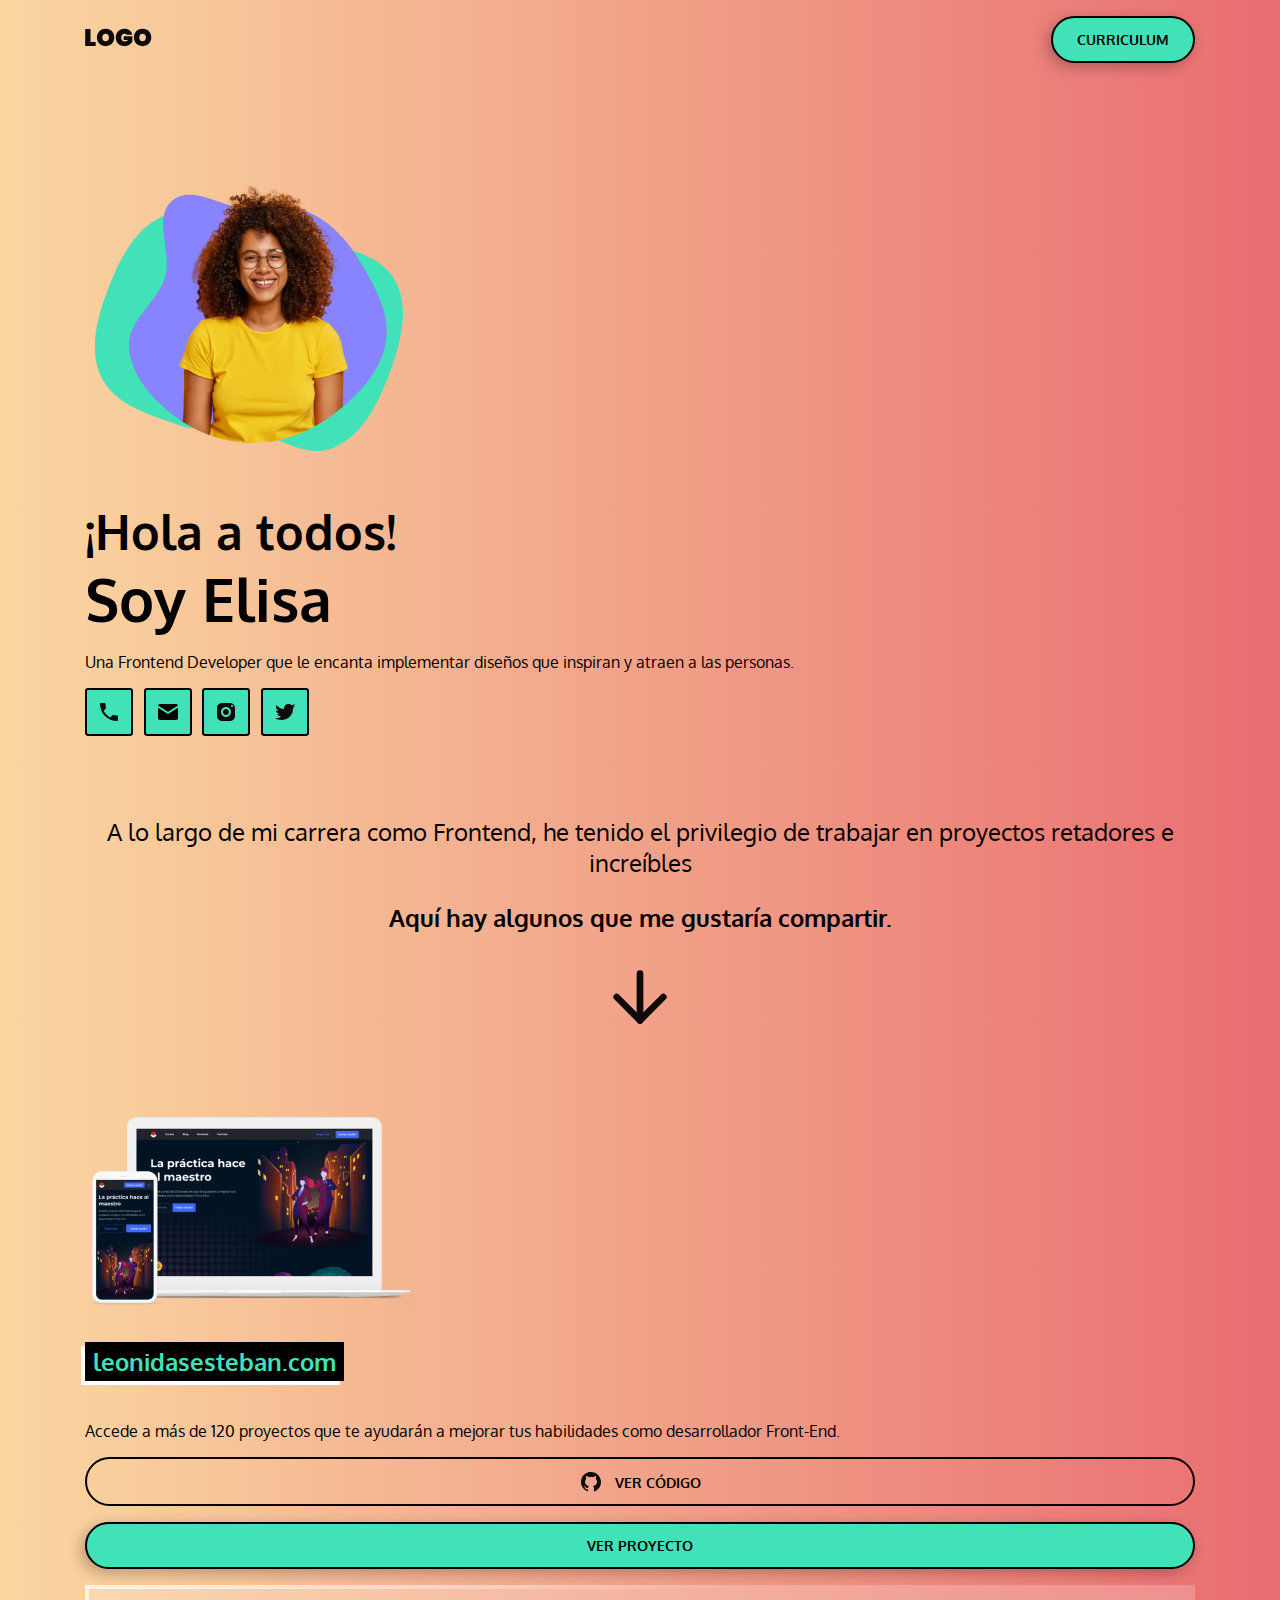
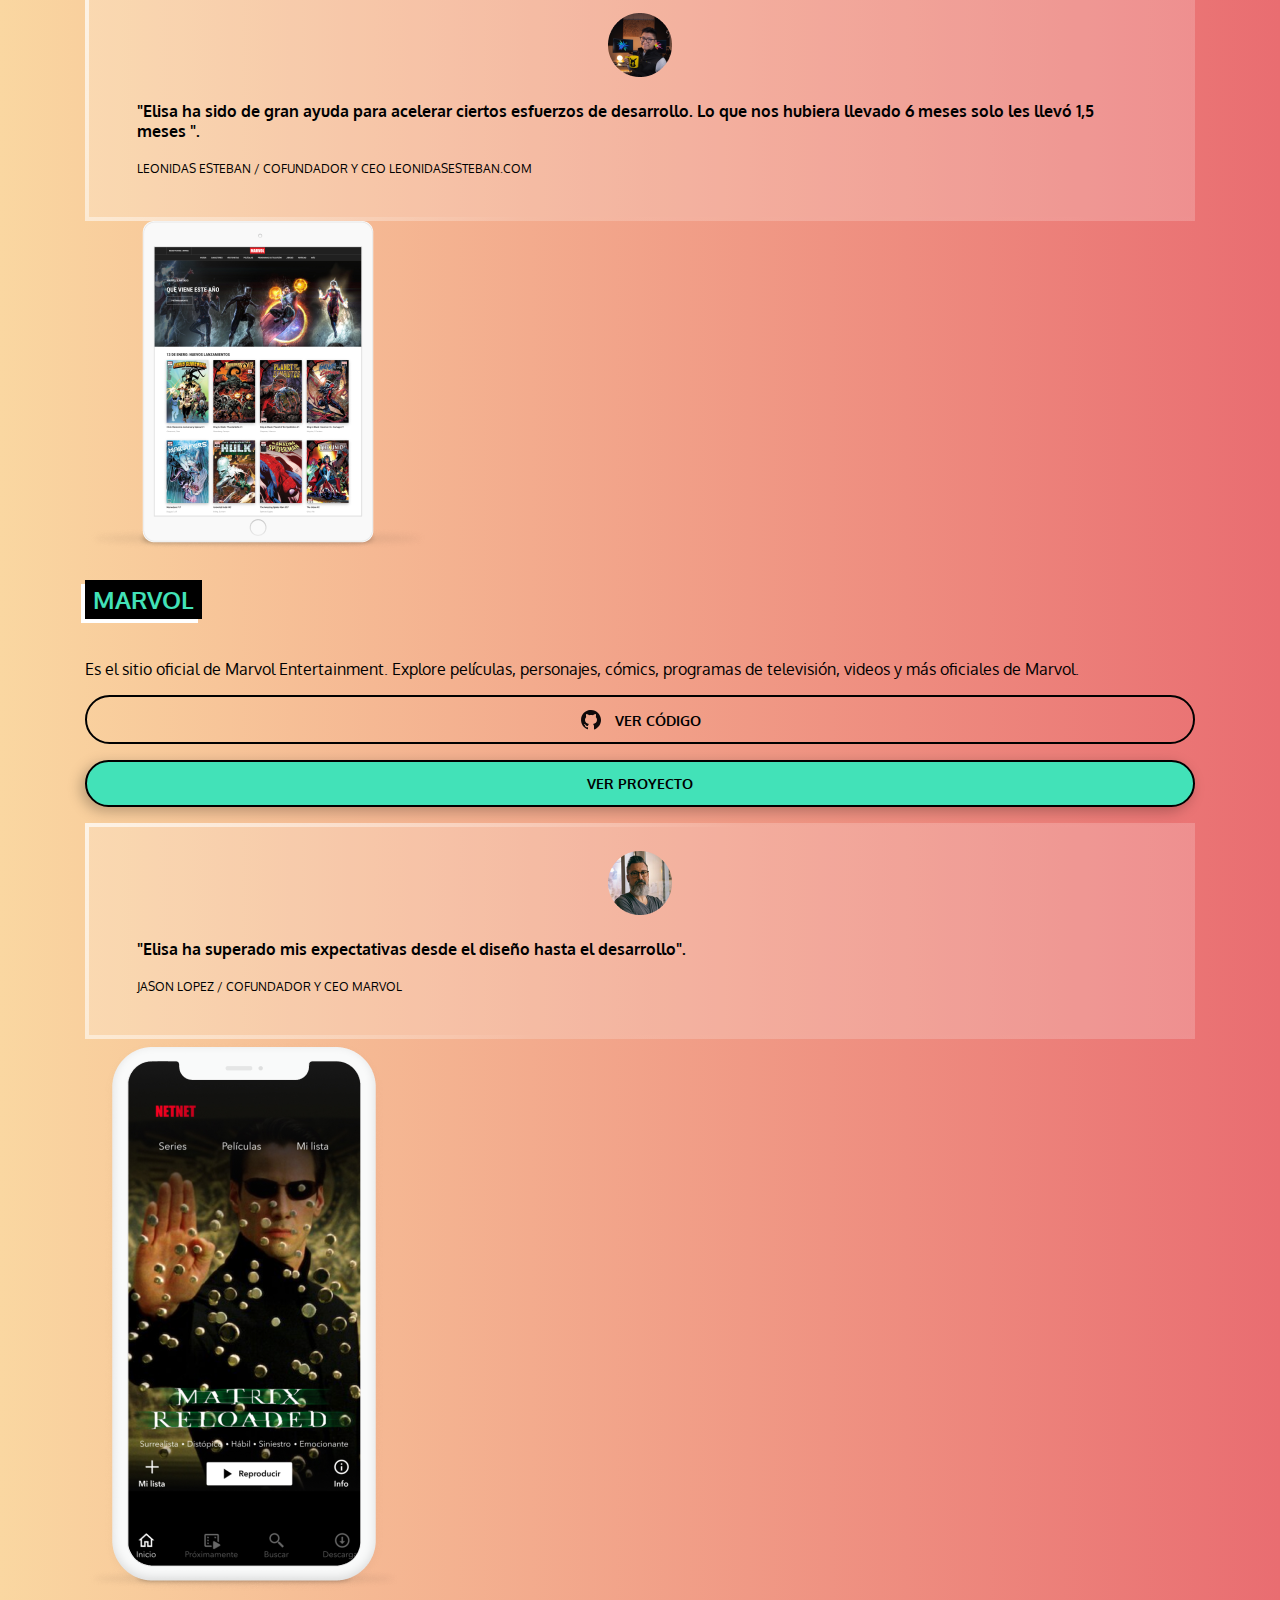
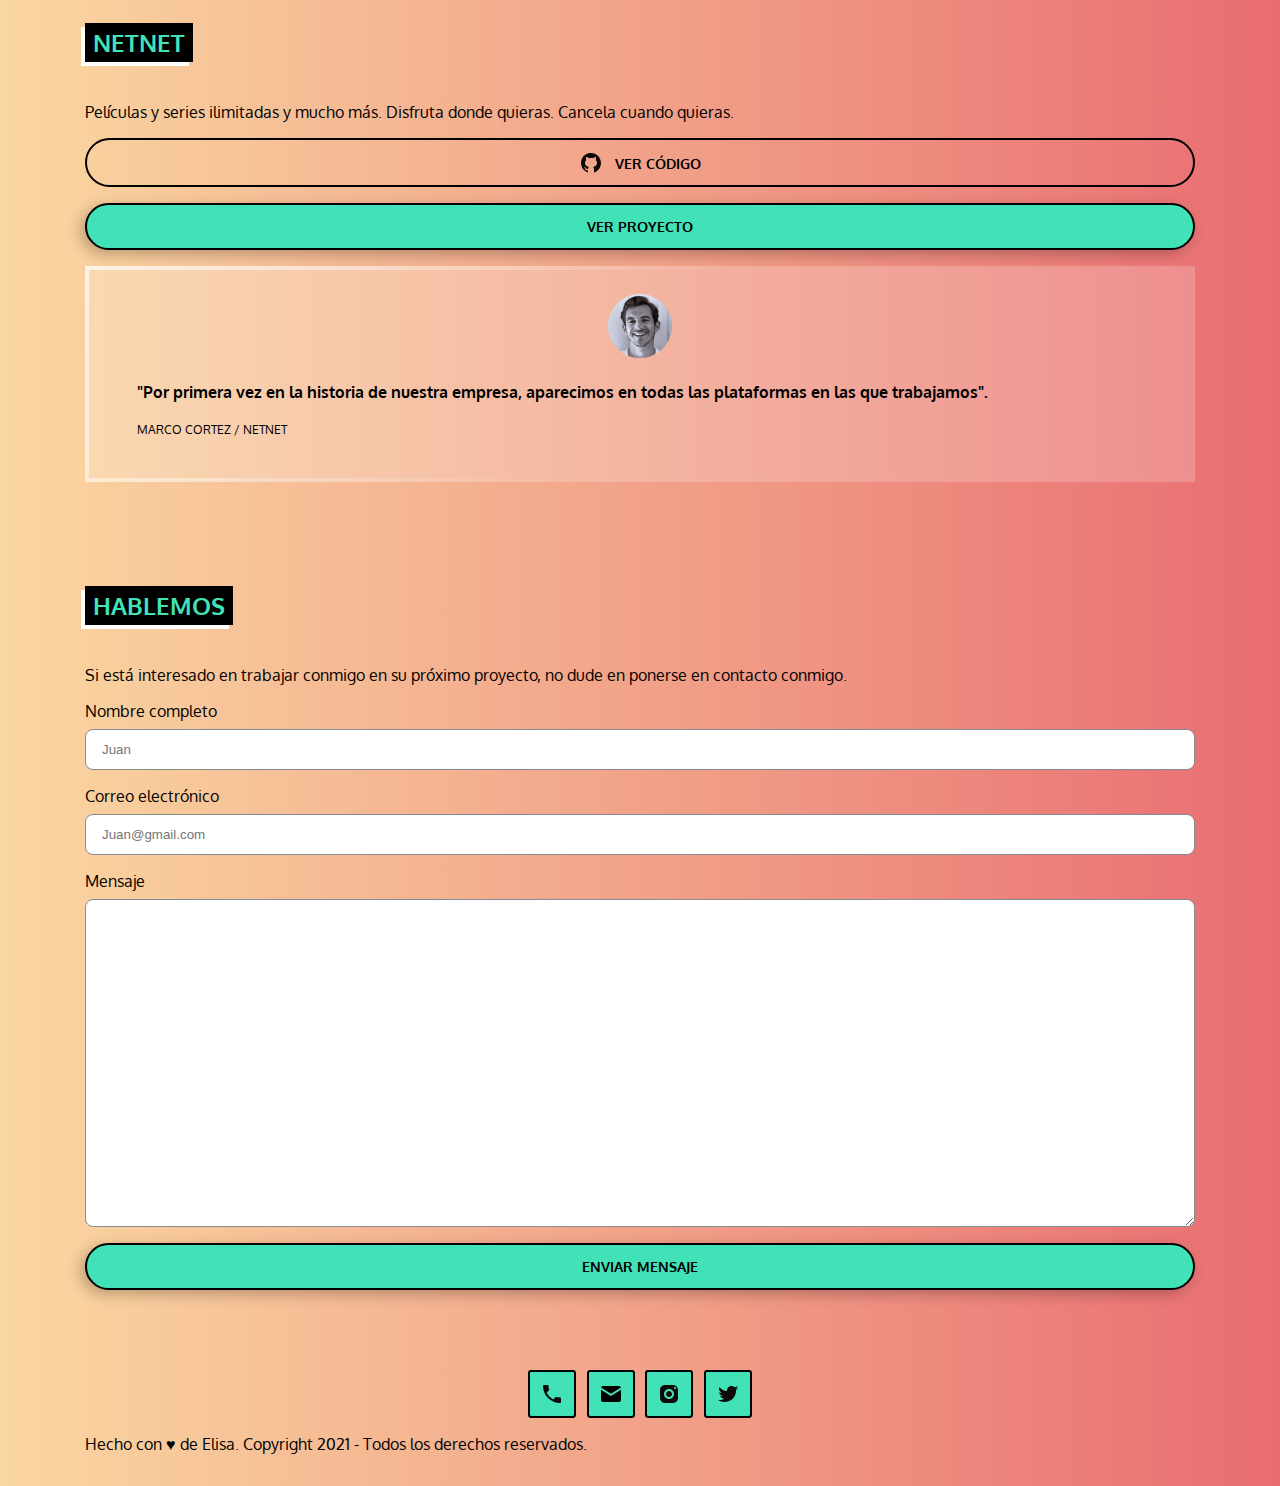
==== commit 2cd72748: "contacto movil terminado" ====
--- a/src/index.html
+++ b/src/index.html
@@ -4,7 +4,7 @@
         <meta charset="UTF-8" />
         <meta http-equiv="X-UA-Compatible" content="IE=edge" />
         <meta name="viewport" content="width=device-width, initial-scale=1.0" />
-        <title>Document</title>
+        <title>Portafoilio Elisa</title>
         <link rel="preconnect" href="https://fonts.gstatic.com" />
         <link
             href="https://fonts.googleapis.com/css2?family=Oxygen:wght@300;400;700&display=swap"
@@ -223,14 +223,13 @@
                         />
                         <label for="messagge">Mensaje</label>
                         <textarea name="messagge"> </textarea>
-                        <button class="button--primary" type="submit"></button>
+                        <button class="button--primary" type="submit">
+                            Enviar Mensaje
+                        </button>
                     </form>
                 </section>
             </main>
             <footer>
-                <div class="footer__logo">
-                    <img src="../resources/icon/logo.svg" alt="" srcset="" />
-                </div>
                 <div class="footer__icons">
                     <div class="icon-list">
                         <div class="icon">
--- a/src/styles.css
+++ b/src/styles.css
@@ -78,6 +78,10 @@
     background-position: center;
     background-repeat: no-repeat;
 }
+section 
+{
+    margin-block: 80px;
+}
 body{
     background-image: linear-gradient(90deg,#FAD7A1, #E96D71)}
 .wrapper{
@@ -98,6 +102,9 @@
 .header{
     display: flex;
     justify-content: space-between;
+}
+.footer__icons .icon-list{
+    margin: auto;
 }
 .header__logo{
     display:block;
@@ -149,7 +156,7 @@
     width: 100%;
     margin-block: 16px;
 }
-.card__container
+.card__container{}
 h3{
     font-weight: bold;
     font-size: 24px;
@@ -180,3 +187,25 @@
     margin-block-start: 24px;
     margin-inline: 24px;
 }
+form label{
+    display: block;
+    margin-block-end: 8px;
+}
+
+form input, form textarea{
+    box-sizing: border-box;
+    width: 100%;
+    margin-block-end: 16px;
+    display: block;
+    padding-block: 12px;
+    padding-inline: 16px;
+    border: 1px solid #858C94;
+    border-radius: 8px;
+}
+form textarea{
+    height: 328px;
+}
+form button{
+    width: 100%;
+    display: block;
+}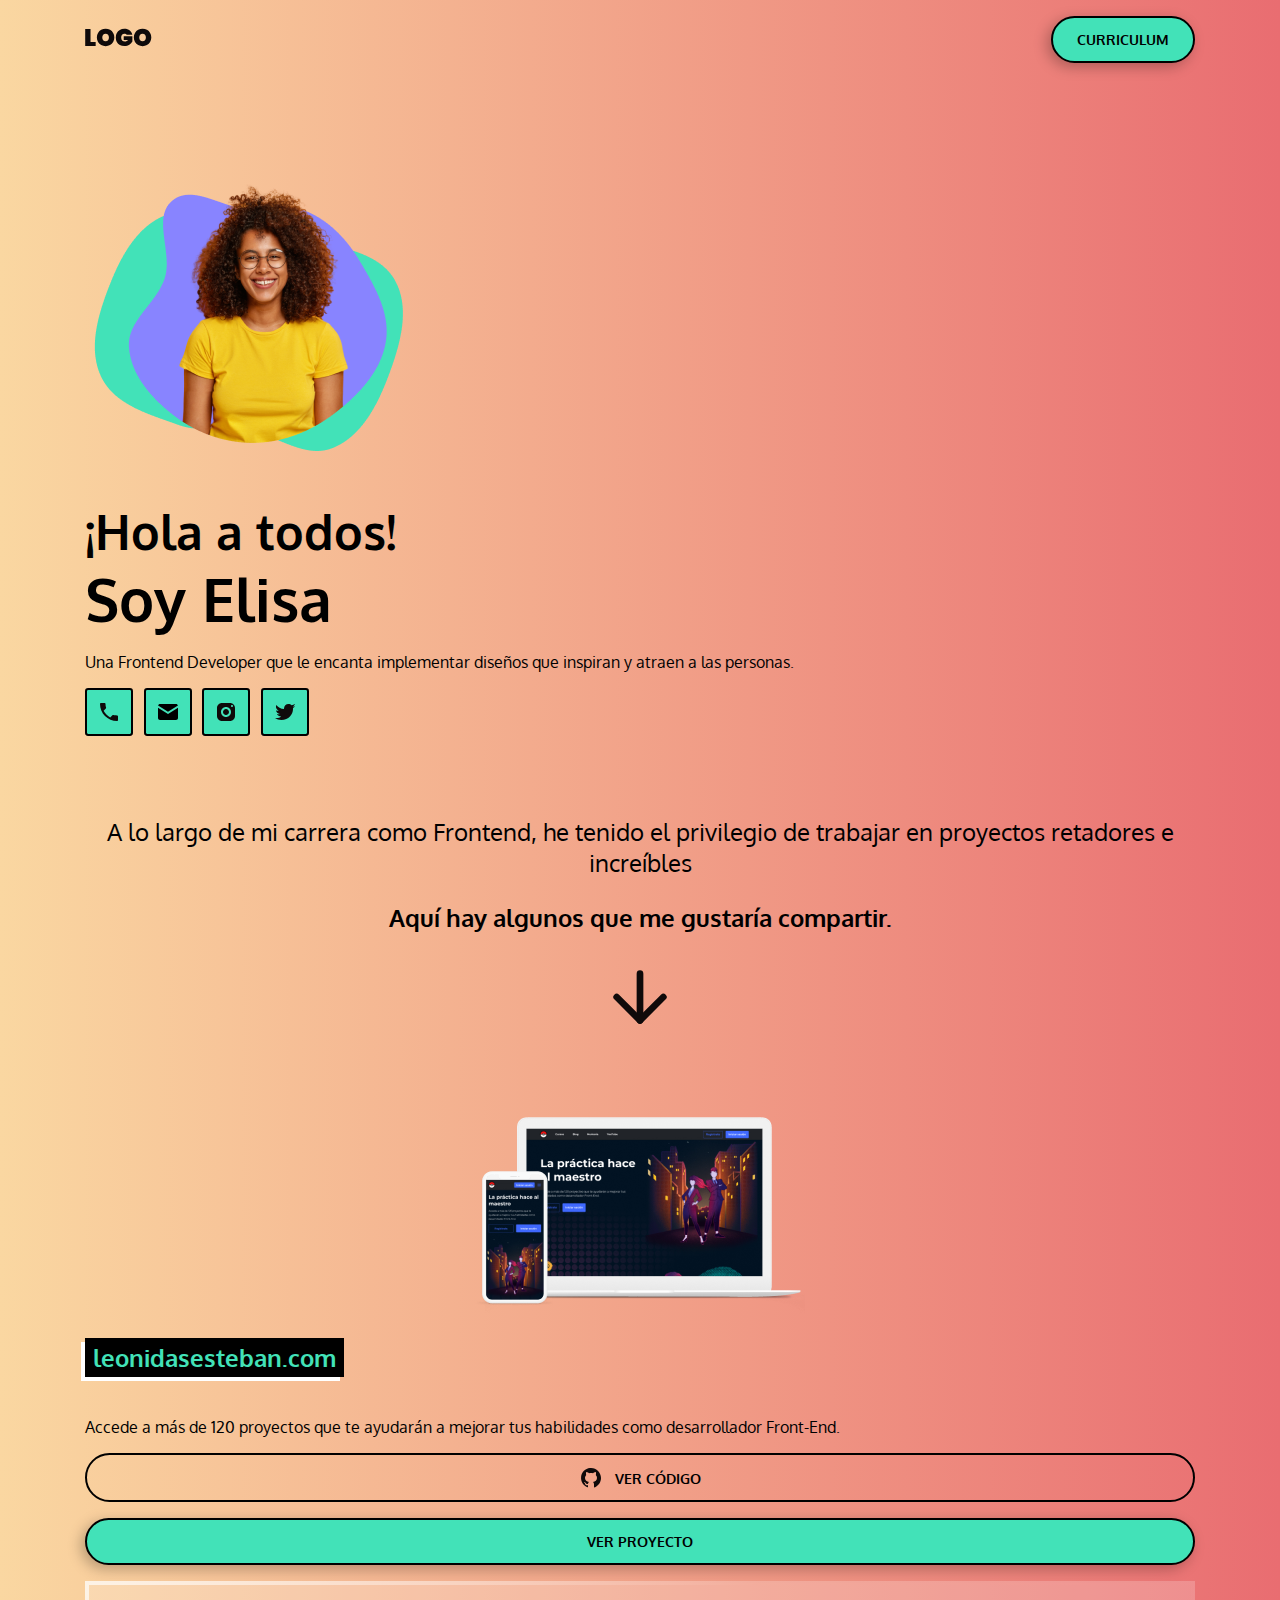
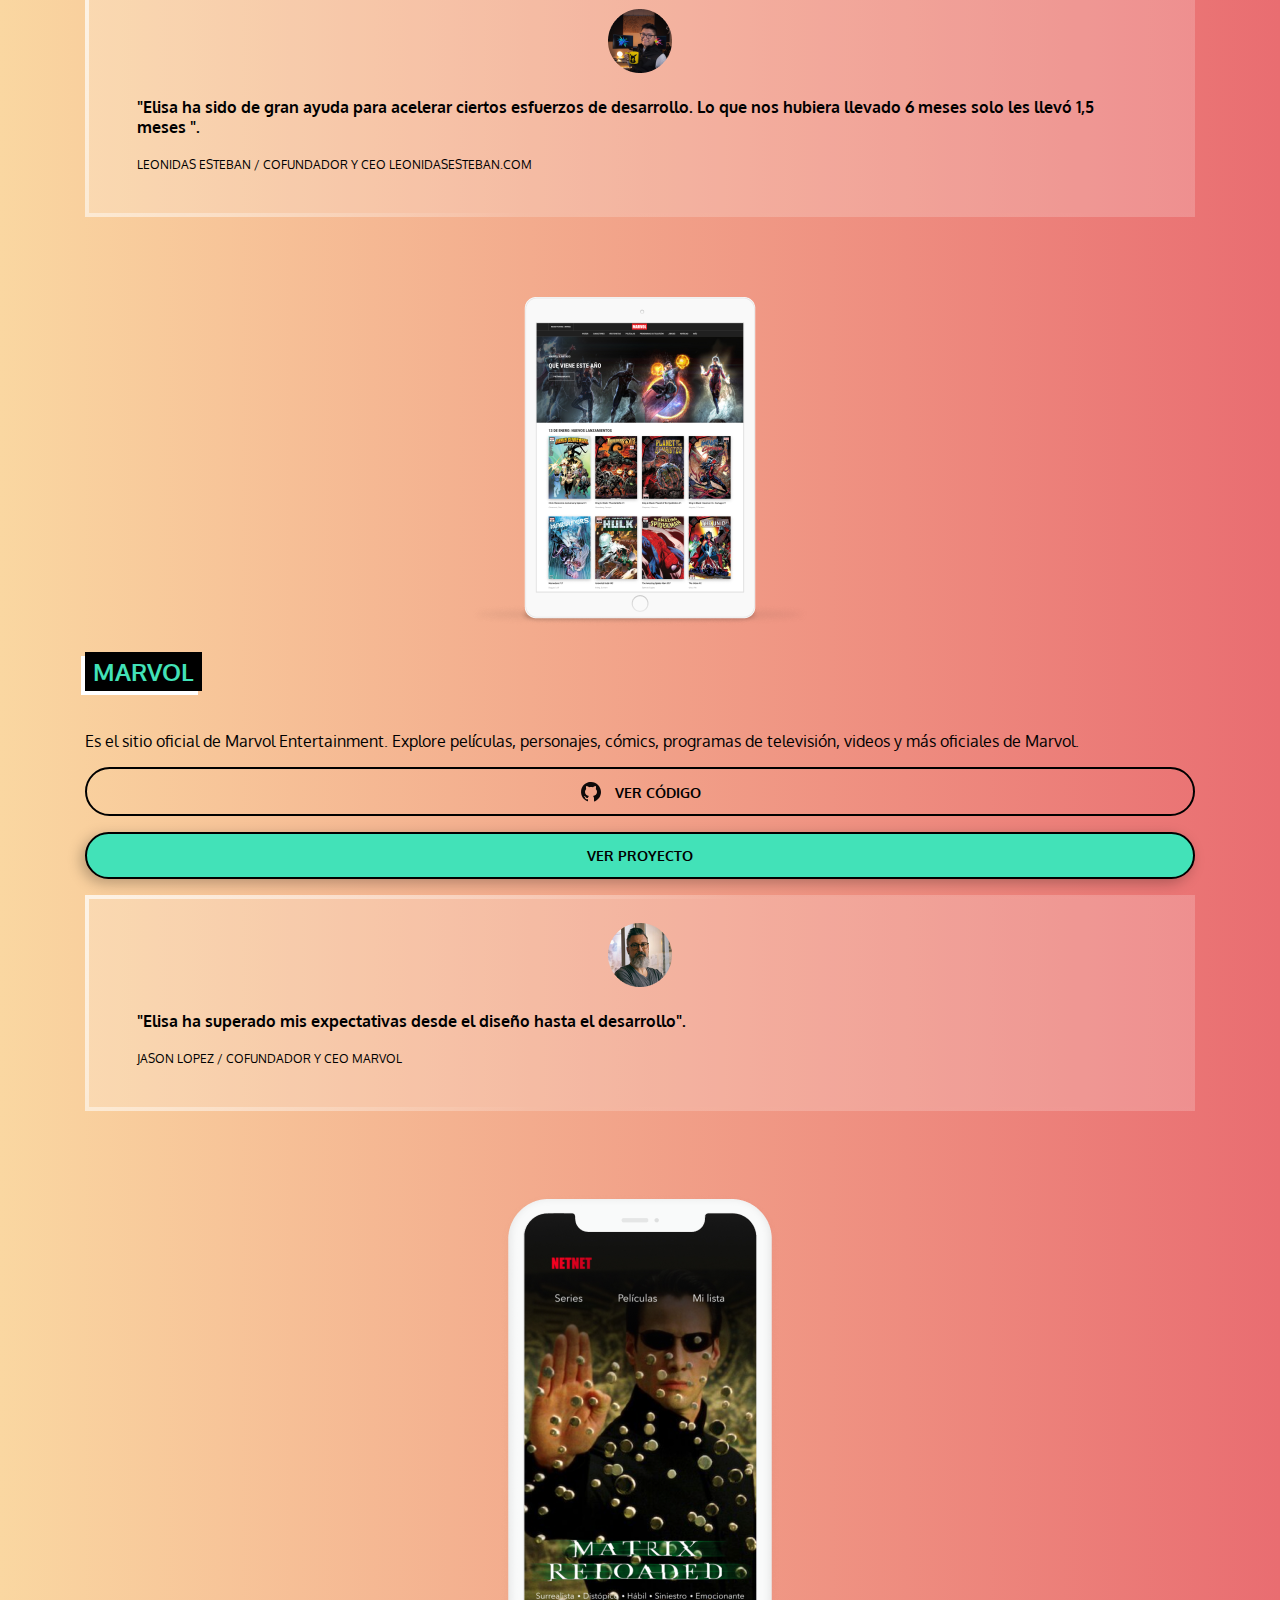
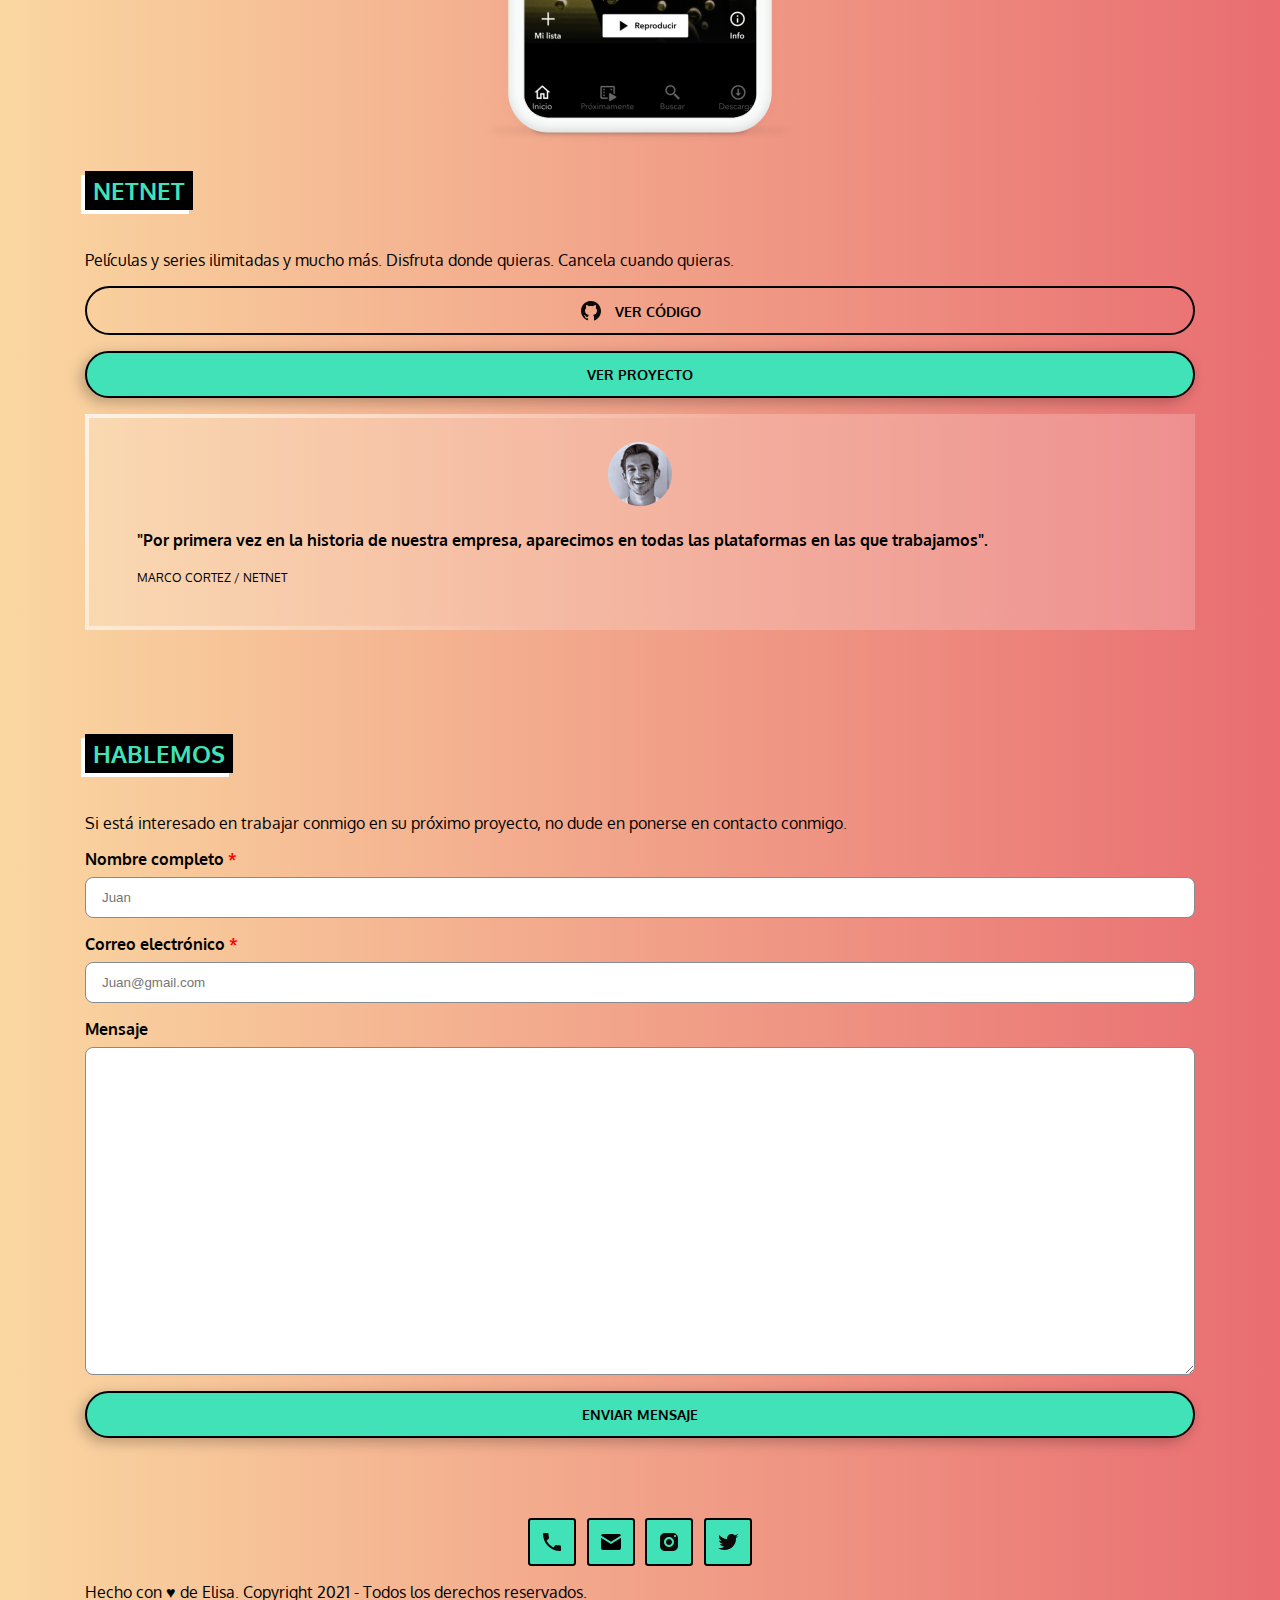
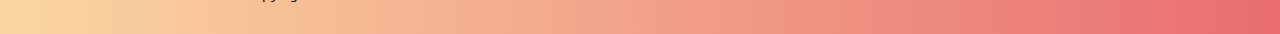
==== commit 6704a00d: "movil echo" ====
--- a/src/index.html
+++ b/src/index.html
@@ -206,7 +206,7 @@
                     </p>
 
                     <form>
-                        <label for="name">Nombre completo</label>
+                        <label class="form__required-input" for="name">Nombre completo</label>
                         <!--Falta after para el asterisco rojo-->
                         <input
                             name="name"
@@ -214,7 +214,7 @@
                             required
                             placeholder="Juan"
                         />
-                        <label for="email">Correo electrónico</label>
+                        <label class="form__required-input" for="email">Correo electrónico</label>
                         <input
                             name="email"
                             type="email"
--- a/src/styles.css
+++ b/src/styles.css
@@ -187,11 +187,22 @@
     margin-block-start: 24px;
     margin-inline: 24px;
 }
+form .form__required-input::after{
+    content: " *";
+    color: red;
+}
 form label{
+    font-weight: bold;
     display: block;
     margin-block-end: 8px;
 }
-
+.project{
+    margin-block: 80px;
+}
+.project__img-preview img{
+    display: block;
+    margin: auto;
+}
 form input, form textarea{
     box-sizing: border-box;
     width: 100%;
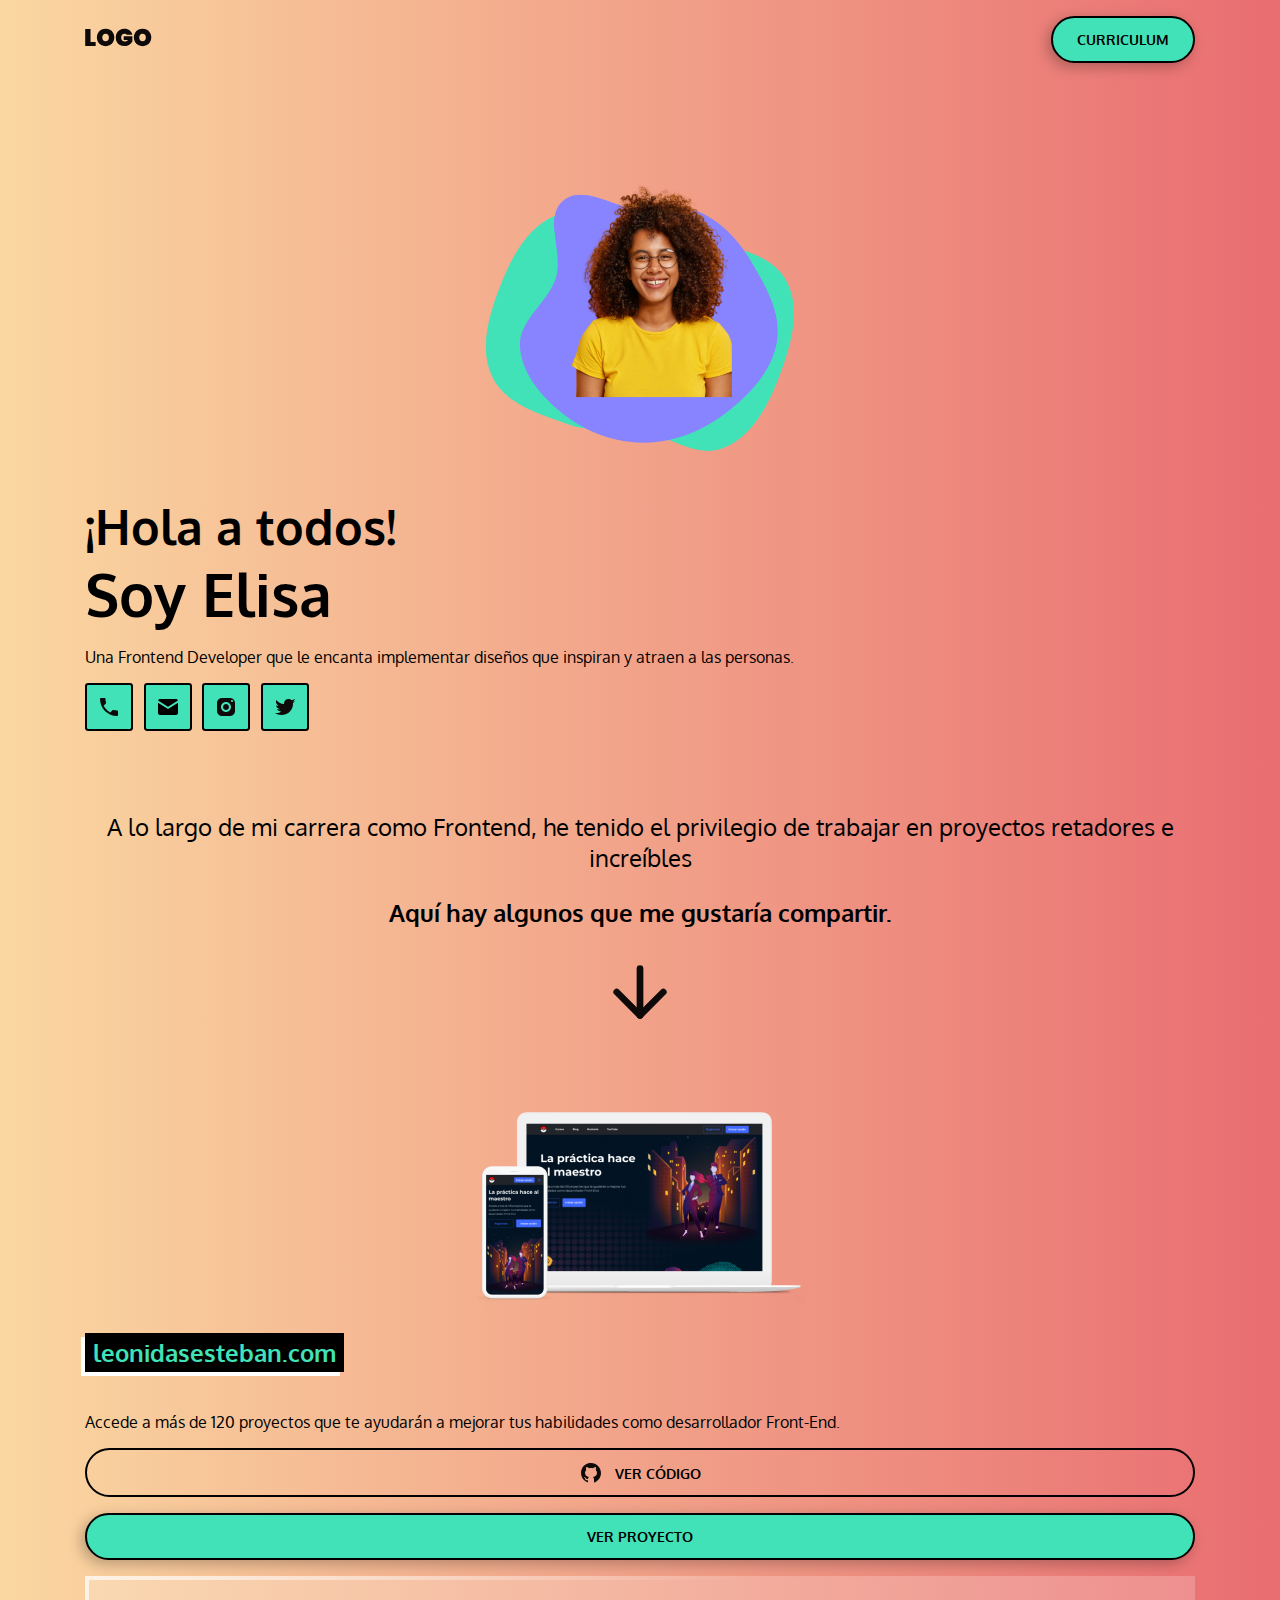
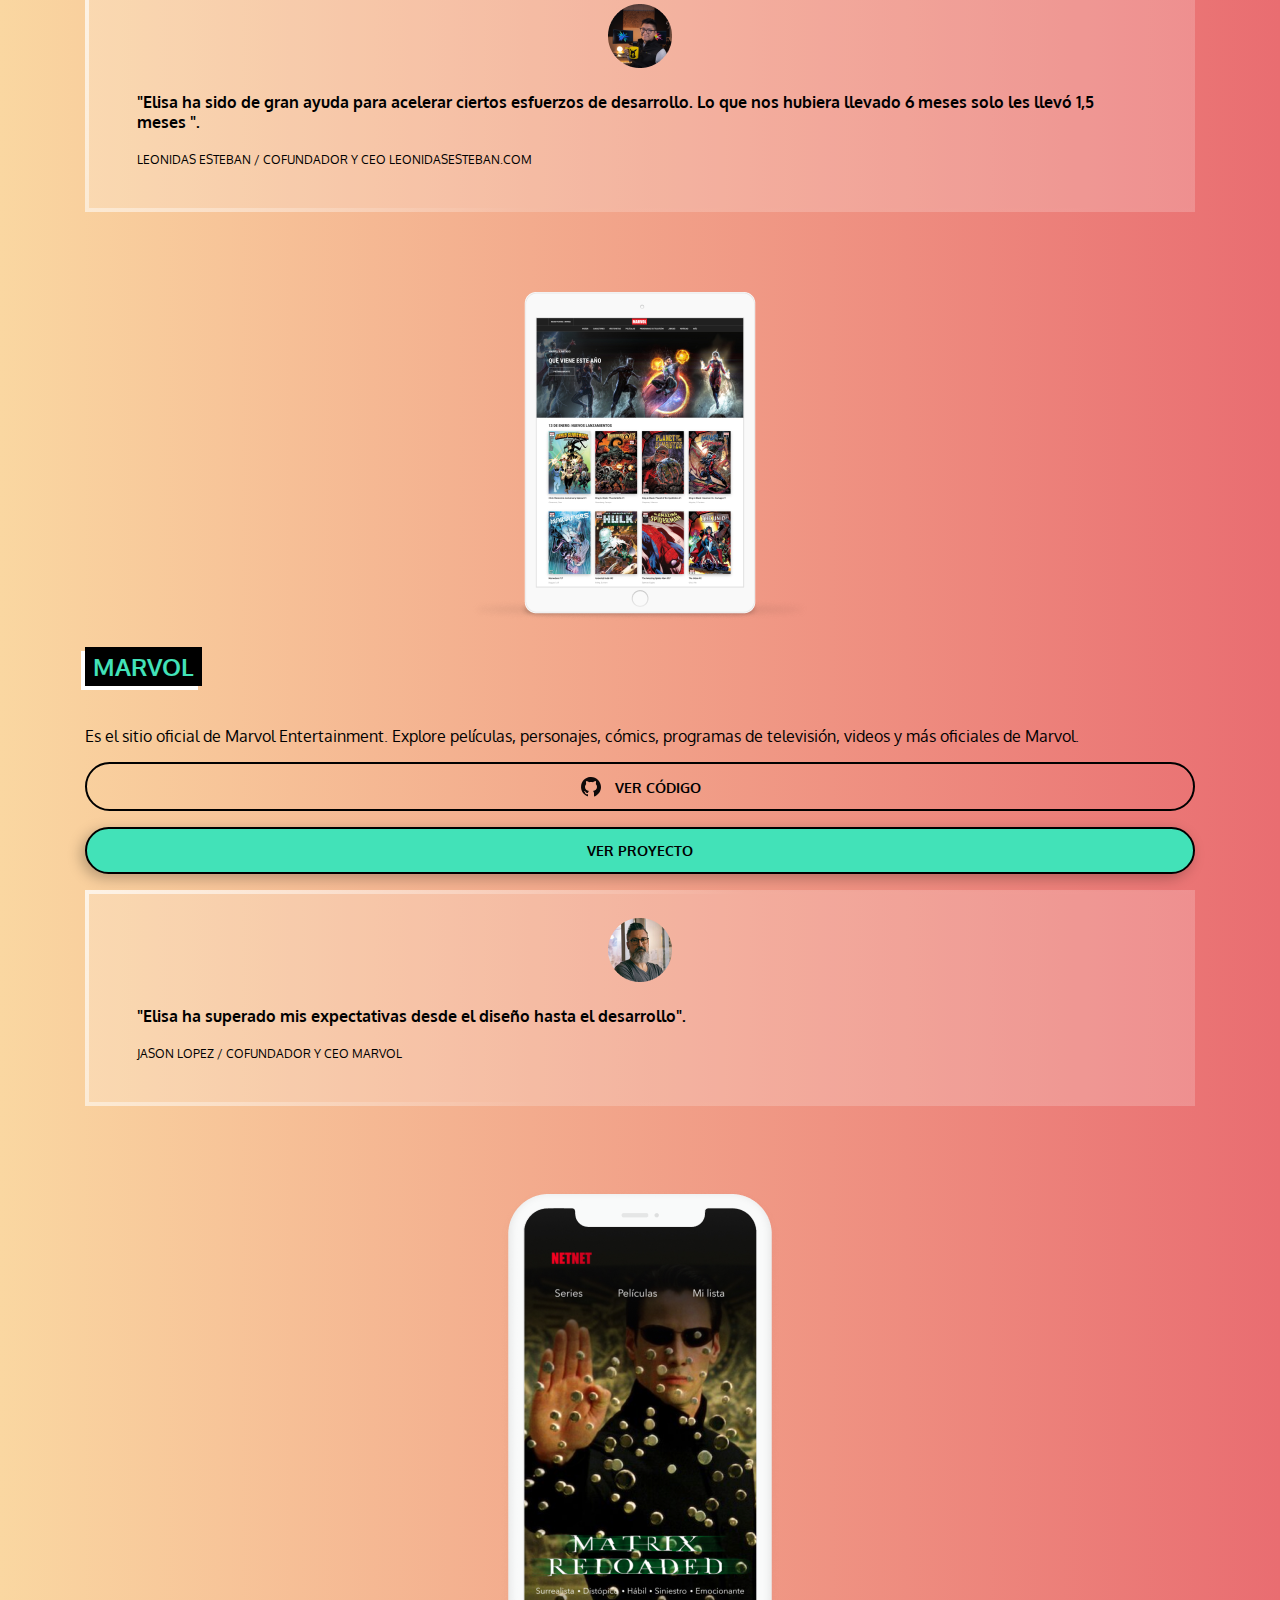
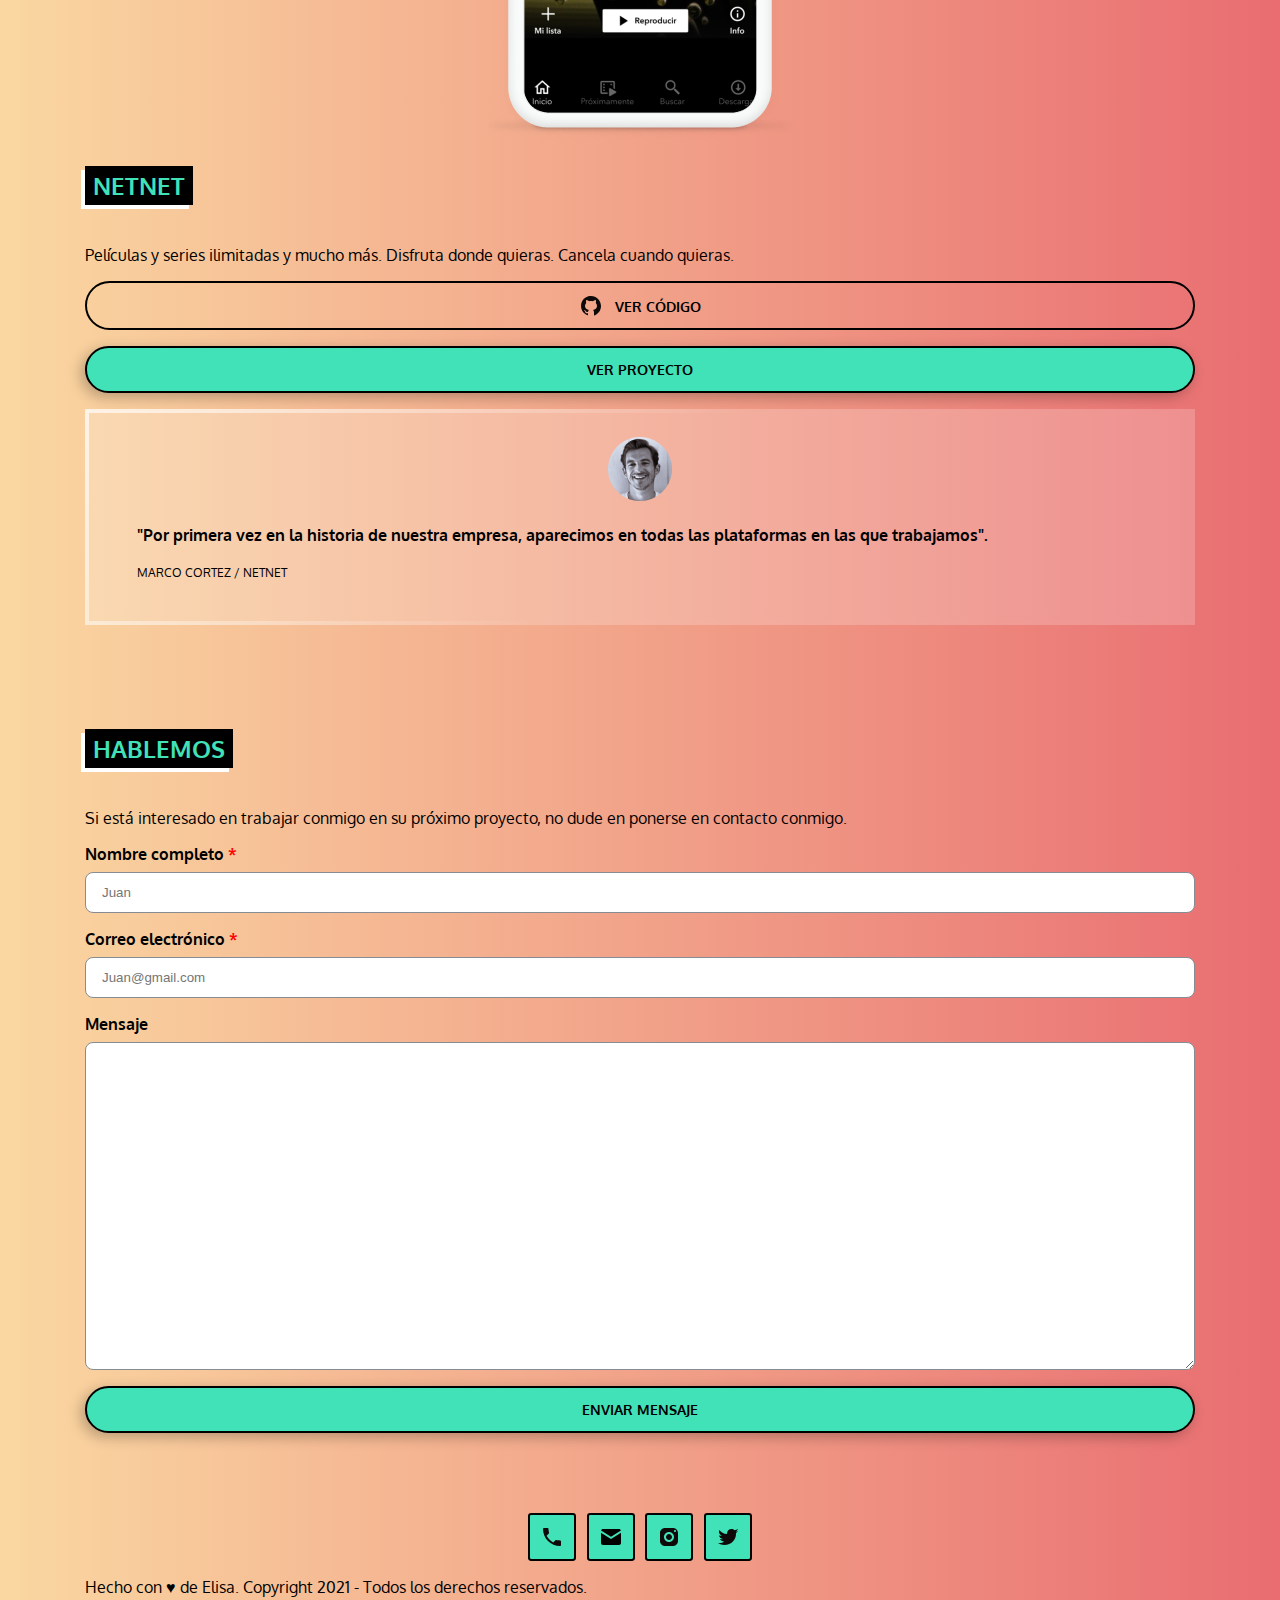
==== commit 6afe6a81: "cosas" ====
--- a/src/index.html
+++ b/src/index.html
@@ -11,6 +11,7 @@
             rel="stylesheet"
         />
         <link rel="stylesheet" href="styles.css" />
+        <link rel="stylesheet" href="styles720.css">
     </head>
 
     <!--
@@ -77,23 +78,29 @@
                     </div>
 
                     <div class="project">
-                        <div class="project__img-preview">
-                            <img src="../resources/img/leoesteban.png" alt="" />
-                        </div>
-                        <h3 class="project__tittle">leonidasesteban.com</h3>
-                        <p class="project__description">
-                            Accede a más de 120 proyectos que te ayudarán a
-                            mejorar tus habilidades como desarrollador
-                            Front-End.
-                        </p>
-                        <div class="project__buttons">
-                            <button class="button--secondary">
-                                VER CóDIGO
-                            </button>
-                            <button class="button--primary">
-                                VER PROYECTO
-                            </button>
-                        </div>
+                        <div class="project__about-image-container reverse-row">
+                            <div class="project__img-preview">
+                                <img class="img2x" src="../resources/img/leoesteban2x.png" alt="" />
+                                <img class="img" src="../resources/img/leoesteban.png" alt="" />
+                            </div>
+                            <div>
+                                <h3 class="project__tittle">leonidasesteban.com</h3>
+                                <p class="project__description">
+                                    Accede a más de 120 proyectos que te ayudarán a
+                                    mejorar tus habilidades como desarrollador
+                                    Front-End.
+                                </p>
+                                <div class="project__buttons">
+                                    <button class="button--secondary">
+                                        VER CóDIGO
+                                    </button>
+                                    <button class="button--primary">
+                                        VER PROYECTO
+                                    </button>
+                                </div>
+                            </div>
+                        </div>
+
                         <div class="card">
                             <div class="card__container">
                                 <div class="card__img">
@@ -120,7 +127,8 @@
 
                     <div class="project">
                         <div class="project__img-preview">
-                            <img src="../resources/img/marvol.png" alt="" />
+                            <img class="img2x" src="../resources/img/marvol2x.png" alt="" />
+                            <img class="img" src="../resources/img/marvol.png" alt="" />
                         </div>
                         <h3 class="project__tittle">MARVOL</h3>
                         <p class="project__description">
--- a/src/styles.css
+++ b/src/styles.css
@@ -4,6 +4,12 @@
     --caption: 12px;
     --verdecito: #42E2B8;
     --button: 14px;
+}
+.project__img-preview .img{
+    display: block;
+}
+.project__img-preview .img2x{
+    display: none;
 }
 button {
     border-radius: 500px;
@@ -113,6 +119,12 @@
 
 .hero__img{
     margin-top: 16px;
+}
+.hero__img img{
+    display: block;
+    margin: 0 auto;
+    width: 328px;
+    height: 337px;
 }
 
 .button--primary{
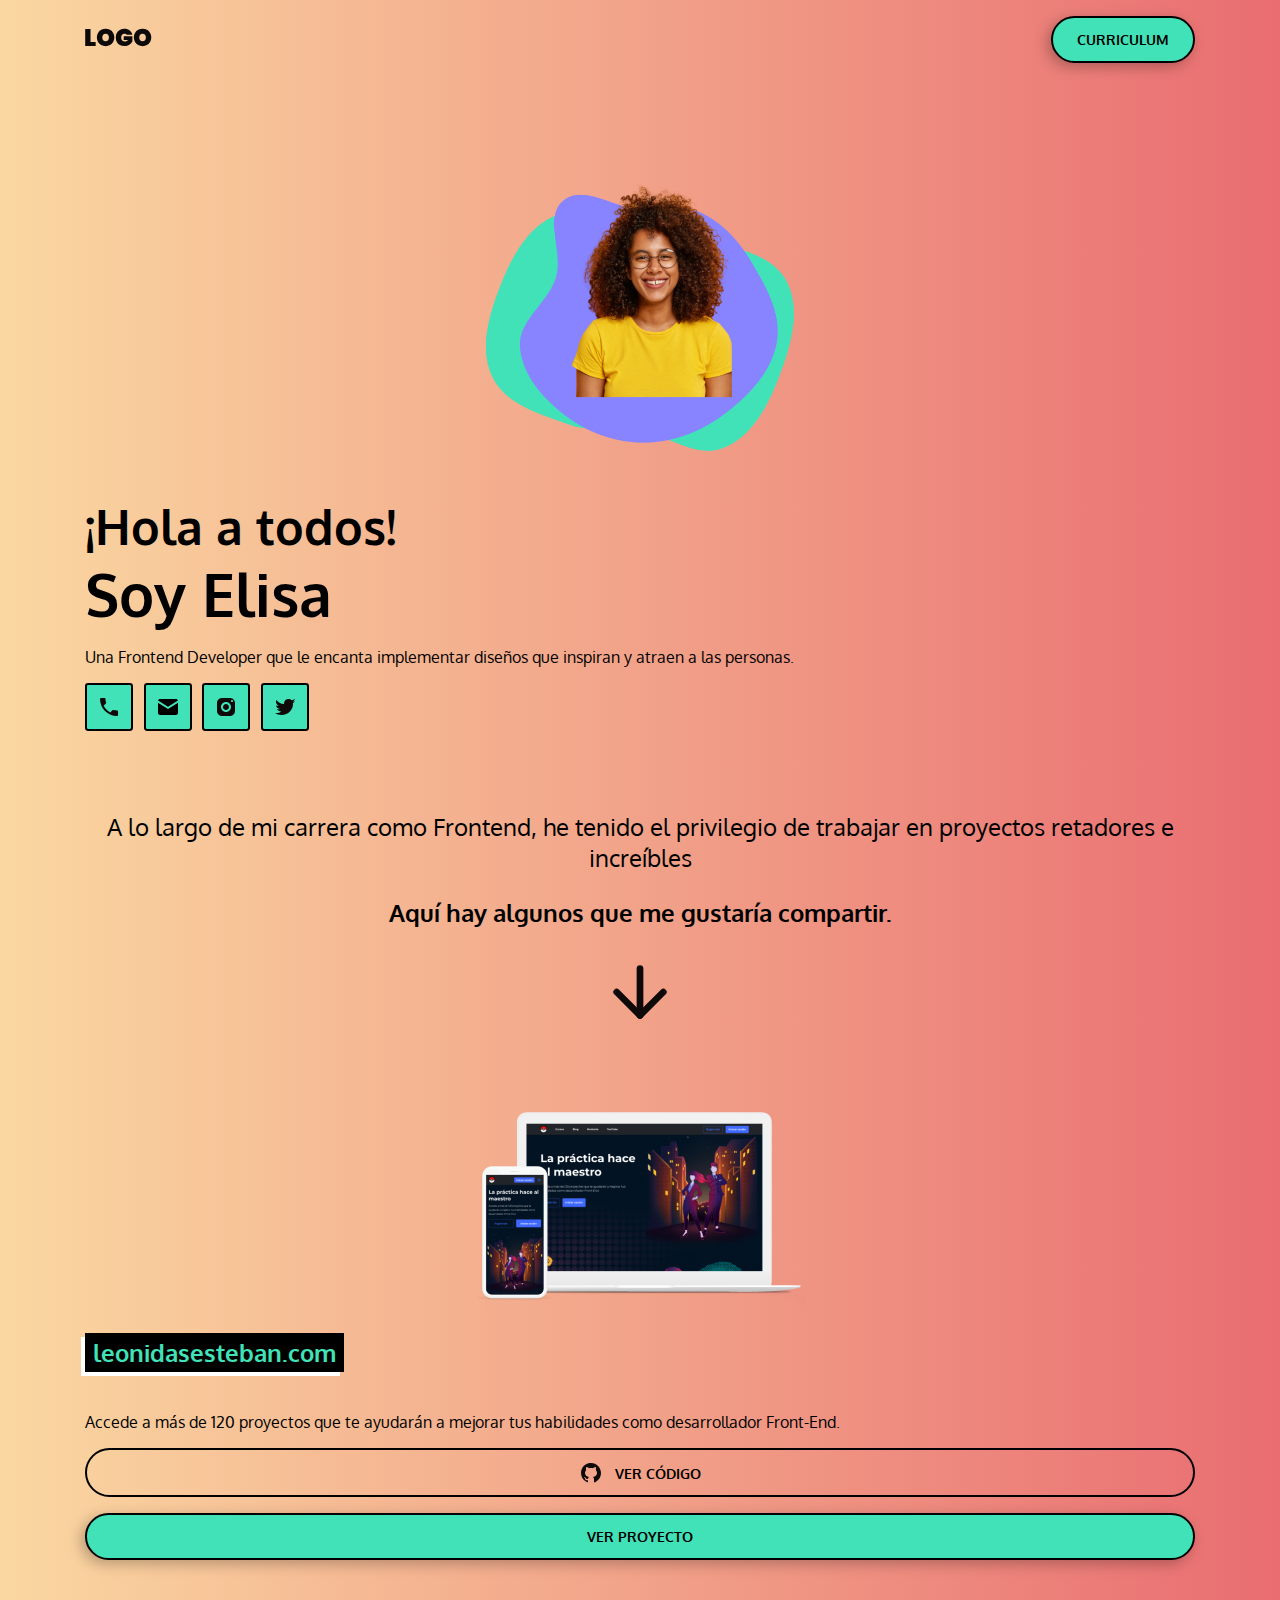
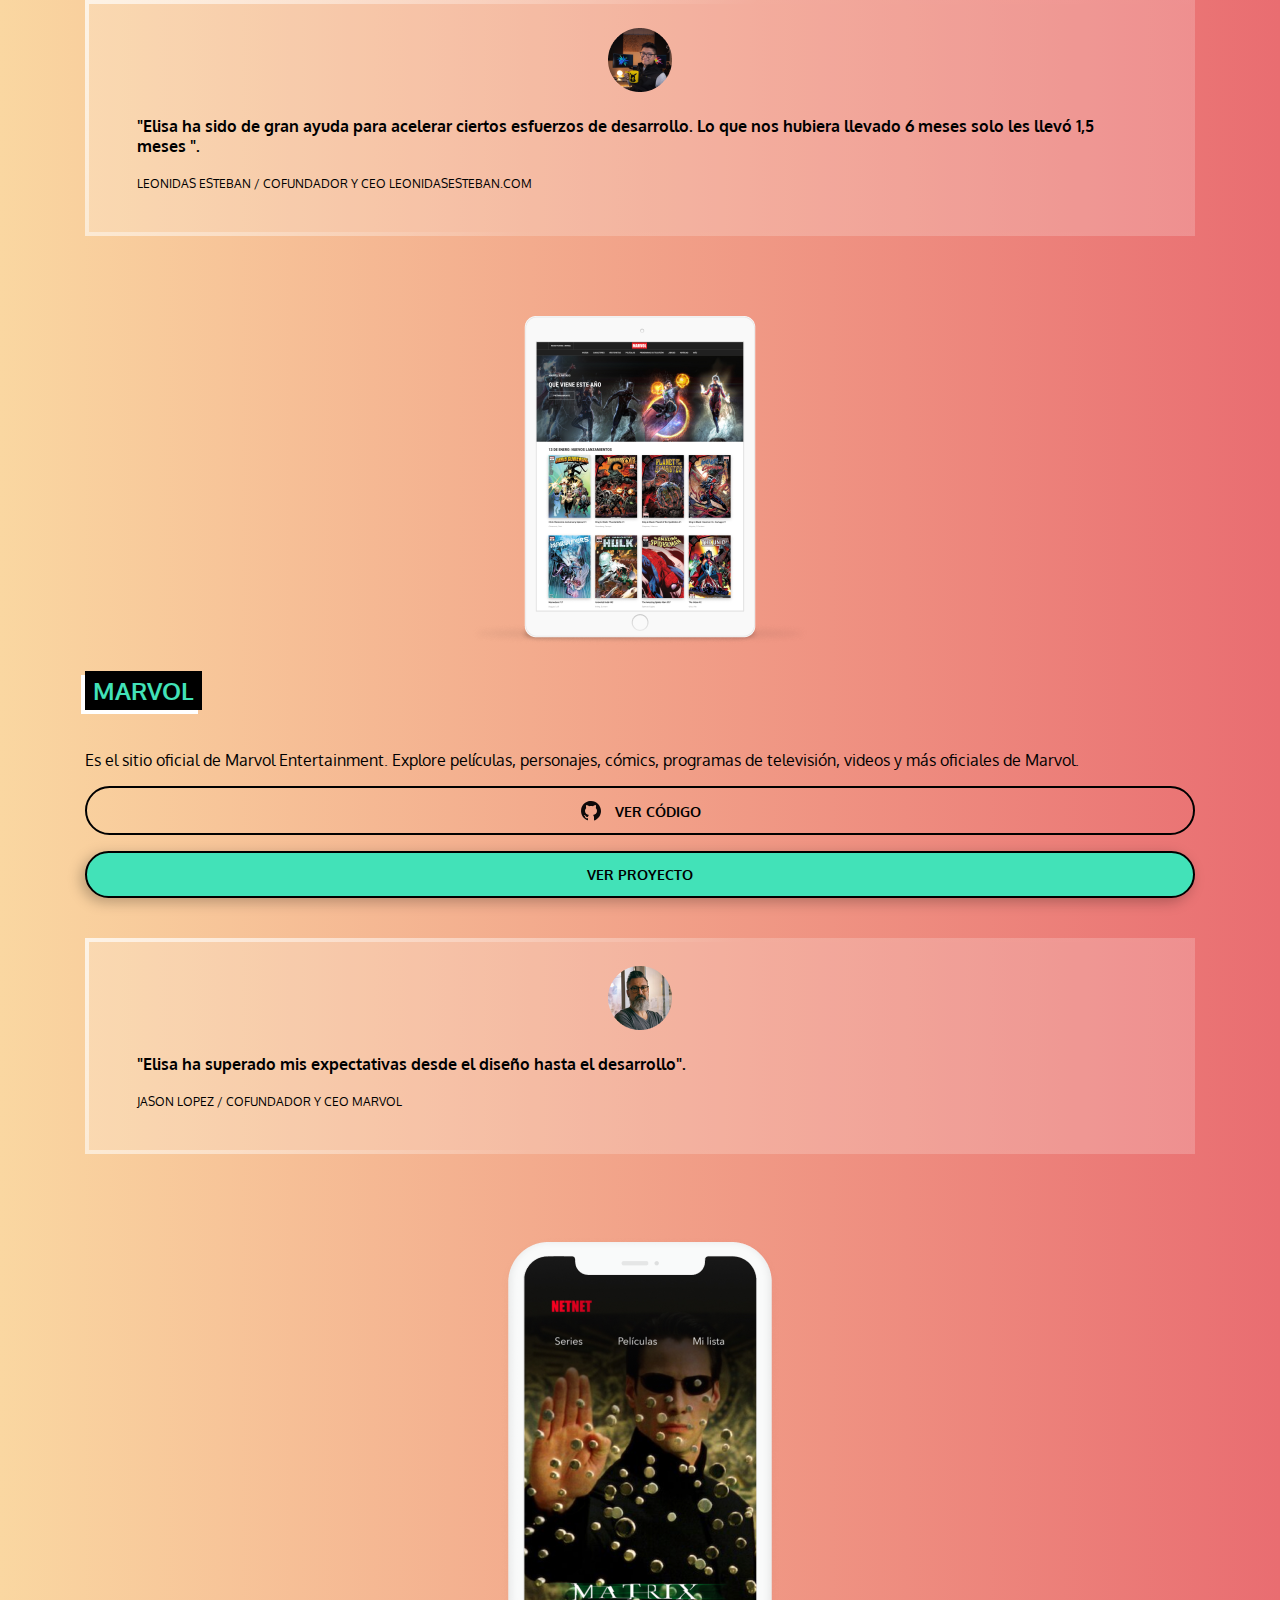
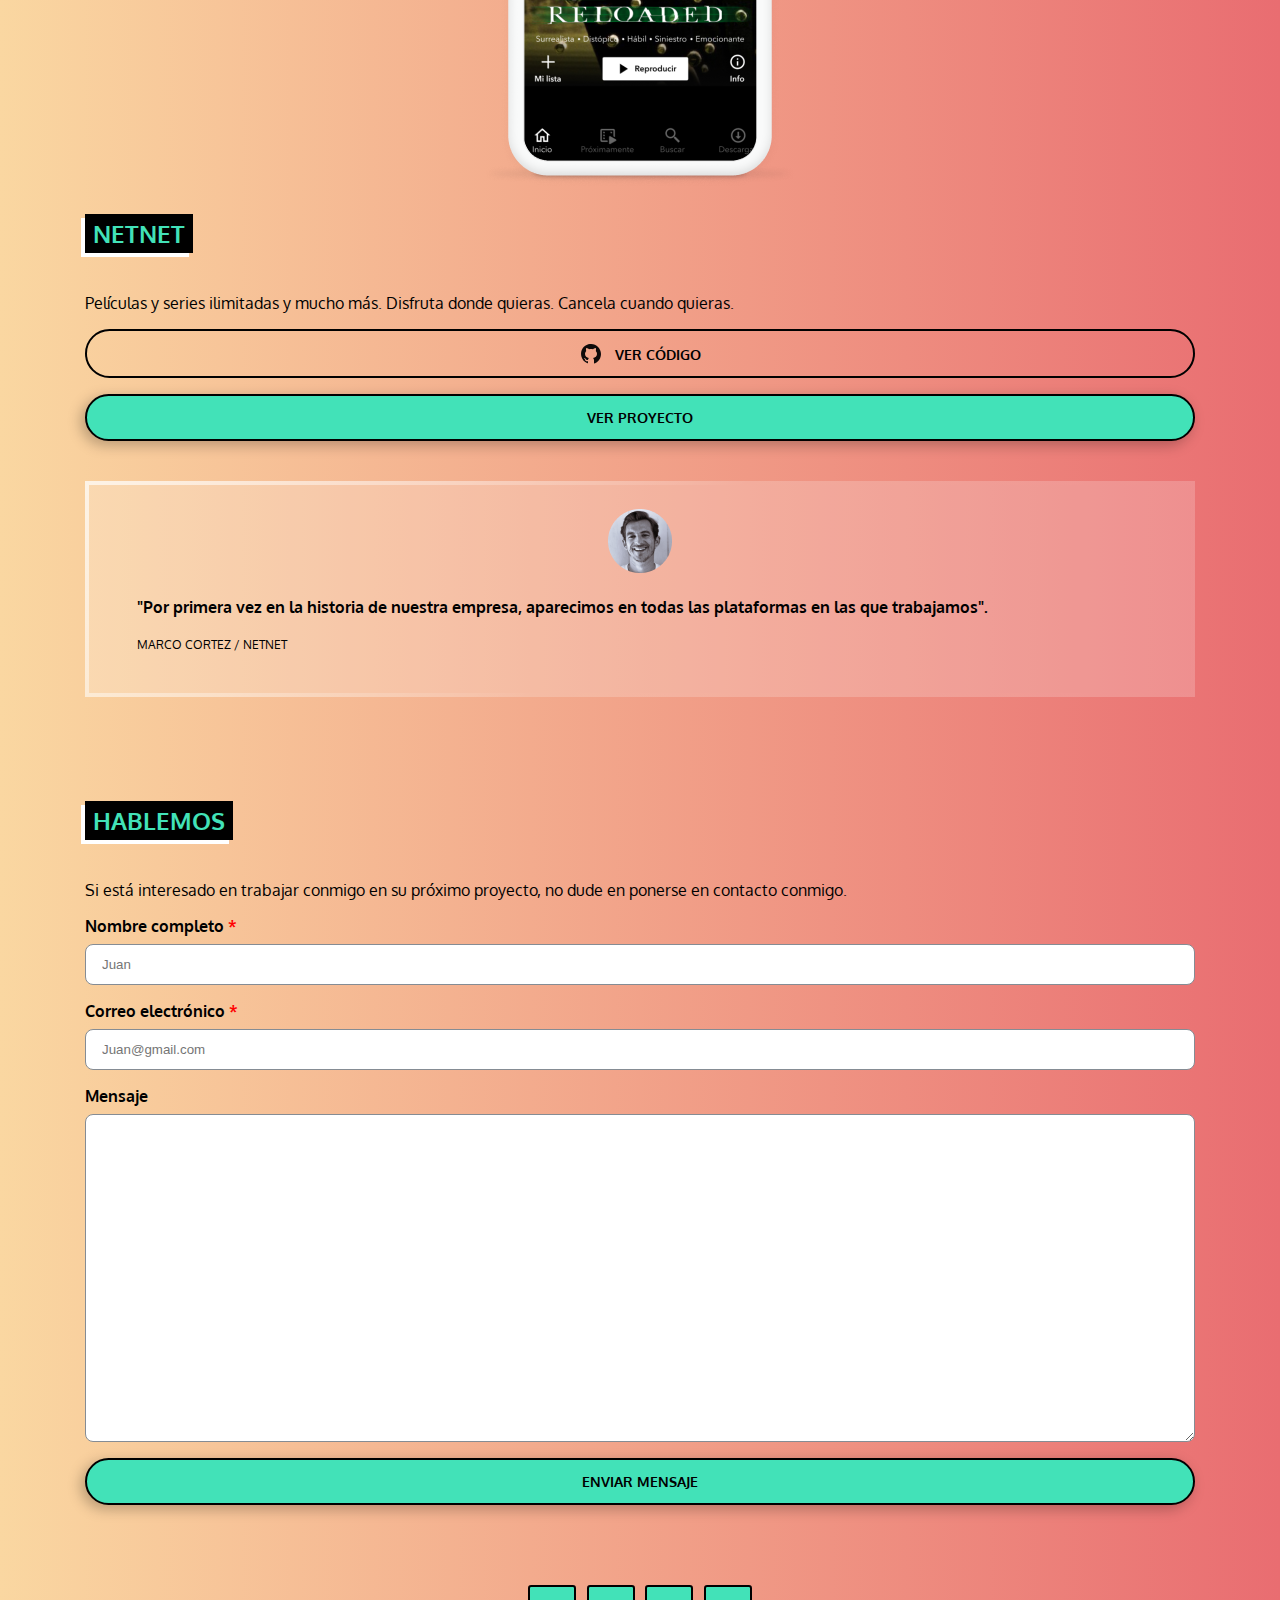
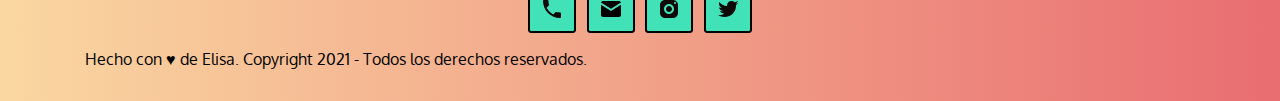
==== commit 2bfc8c99: "terminado" ====
--- a/src/index.html
+++ b/src/index.html
@@ -1,20 +1,18 @@
 <!DOCTYPE html>
 <html lang="en">
-    <head>
-        <meta charset="UTF-8" />
-        <meta http-equiv="X-UA-Compatible" content="IE=edge" />
-        <meta name="viewport" content="width=device-width, initial-scale=1.0" />
-        <title>Portafoilio Elisa</title>
-        <link rel="preconnect" href="https://fonts.gstatic.com" />
-        <link
-            href="https://fonts.googleapis.com/css2?family=Oxygen:wght@300;400;700&display=swap"
-            rel="stylesheet"
-        />
-        <link rel="stylesheet" href="styles.css" />
-        <link rel="stylesheet" href="styles720.css">
-    </head>
-
-    <!--
+
+<head>
+    <meta charset="UTF-8" />
+    <meta http-equiv="X-UA-Compatible" content="IE=edge" />
+    <meta name="viewport" content="width=device-width, initial-scale=1.0" />
+    <title>Portafoilio Elisa</title>
+    <link rel="preconnect" href="https://fonts.gstatic.com" />
+    <link href="https://fonts.googleapis.com/css2?family=Oxygen:wght@300;400;700&display=swap" rel="stylesheet" />
+    <link rel="stylesheet" href="styles.css" />
+    <link rel="stylesheet" href="styles720.css">
+</head>
+
+<!--
         ToDO:
         FALTA-IMG -> faltan colocar imgs
 
@@ -22,245 +20,238 @@
             .project>(.project__img-preview>img)+h3.project__tittle+p.project__description+.project__buttons>buttton.button--secondary+buttton.button--primary
             .card>(.card__img>img)+blockquote>p+span
         -->
-    <body>
-        <div class="wrapper">
-            <header class="header">
-                <div class="header__logo">
-                    <img src="../resources/icon/logo.svg" alt="" srcset="" />
-                </div>
-                <div class="header__button">
-                    <button class="button--primary">Curriculum</button>
-                </div>
-            </header>
-            <main>
-                <section class="hero">
-                    <div class="hero__img">
-                        <img src="../resources/img/person.png" alt="" />
-                    </div>
-                    <div class="hero__text">
-                        <h1>Soy Elisa</h1>
-                        <p>
-                            Una Frontend Developer que le encanta implementar
-                            diseños que inspiran y atraen a las personas.
-                        </p>
-                        <div class="hero__icons">
-                            <div class="icon-list">
-                                <div class="icon">
-                                    <div class="icon--phone"></div>
-                                </div>
-                                <div class="icon">
-                                    <div class="icon--mail"></div>
-                                </div>
-                                <div class="icon">
-                                    <div class="icon--insta"></div>
-                                </div>
-                                <div class="icon">
-                                    <div class="icon--twitter"></div>
-                                </div>
-                            </div>
-                        </div>
-                    </div>
-                </section>
-                <section class="projects">
-                    <div class="projects__tittle">
-                        <p>
-                            A lo largo de mi carrera como Frontend, he tenido el
-                            privilegio de trabajar en proyectos retadores e
-                            increíbles
-                        </p>
-                        <p>Aquí hay algunos que me gustaría compartir.</p>
-                        <div class="projects__image">
-                            <img
-                                src="../resources/icon/arrow-down.svg"
-                                alt=""
-                            />
-                        </div>
-                    </div>
-
-                    <div class="project">
-                        <div class="project__about-image-container reverse-row">
-                            <div class="project__img-preview">
-                                <img class="img2x" src="../resources/img/leoesteban2x.png" alt="" />
-                                <img class="img" src="../resources/img/leoesteban.png" alt="" />
-                            </div>
-                            <div>
-                                <h3 class="project__tittle">leonidasesteban.com</h3>
-                                <p class="project__description">
-                                    Accede a más de 120 proyectos que te ayudarán a
-                                    mejorar tus habilidades como desarrollador
-                                    Front-End.
+
+<body>
+    <div class="wrapper">
+        <header class="header">
+            <div class="header__logo">
+                <img src="../resources/icon/logo.svg" alt="" srcset="" />
+            </div>
+            
+                <ul class="header__menu">
+                    <li>Hola</li>
+                    <li>Proyectos</li>
+                    <li>Hablemos</li>
+                </ul>
+            
+            <div class="header__button">
+                <button class="button--primary">Curriculum</button>
+            </div>
+        </header>
+        <main>
+            <section class="hero">
+                <div class="hero__img">
+                    <img src="../resources/img/person.png" alt="" />
+                </div>
+                <div class="hero__text">
+                    <h1>Soy Elisa</h1>
+                    <p>
+                        Una Frontend Developer que le encanta implementar
+                        diseños que inspiran y atraen a las personas.
+                    </p>
+                    <div class="hero__icons">
+                        <div class="icon-list">
+                            <div class="icon">
+                                <div class="icon--phone"></div>
+                            </div>
+                            <div class="icon">
+                                <div class="icon--mail"></div>
+                            </div>
+                            <div class="icon">
+                                <div class="icon--insta"></div>
+                            </div>
+                            <div class="icon">
+                                <div class="icon--twitter"></div>
+                            </div>
+                        </div>
+                    </div>
+                </div>
+            </section>
+            <section class="projects">
+                <div class="projects__tittle">
+                    <p>
+                        A lo largo de mi carrera como Frontend, he tenido el
+                        privilegio de trabajar en proyectos retadores e
+                        increíbles
+                    </p>
+                    <p>Aquí hay algunos que me gustaría compartir.</p>
+                    <div class="projects__image">
+                        <img src="../resources/icon/arrow-down.svg" alt="" />
+                    </div>
+                </div>
+
+                <div class="project">
+                    <div class="project__about-image-container reverse-row">
+                        <div class="project__img-preview">
+                            <img class="img2x" src="../resources/img/leoesteban2x.png" alt="" />
+                            <img class="img" src="../resources/img/leoesteban.png" alt="" />
+                        </div>
+                        <div>
+                            <h3 class="project__tittle">leonidasesteban.com</h3>
+                            <p class="project__description">
+                                Accede a más de 120 proyectos que te ayudarán a
+                                mejorar tus habilidades como desarrollador
+                                Front-End.
+                            </p>
+                            <div class="project__buttons">
+                                <button class="button--secondary">
+                                    VER CóDIGO
+                                </button>
+                                <button class="button--primary">
+                                    VER PROYECTO
+                                </button>
+                            </div>
+                        </div>
+                    </div>
+
+                    <div class="card">
+                        <div class="card__container">
+                            <div class="card__img">
+                                <img src="../resources/img/user-project-1.png" alt="" />
+                            </div>
+                            <blockquote>
+                                <p>
+                                    "Elisa ha sido de gran ayuda para
+                                    acelerar ciertos esfuerzos de
+                                    desarrollo. Lo que nos hubiera llevado 6
+                                    meses solo les llevó 1,5 meses ".
                                 </p>
-                                <div class="project__buttons">
-                                    <button class="button--secondary">
-                                        VER CóDIGO
-                                    </button>
-                                    <button class="button--primary">
-                                        VER PROYECTO
-                                    </button>
-                                </div>
-                            </div>
-                        </div>
-
-                        <div class="card">
-                            <div class="card__container">
-                                <div class="card__img">
-                                    <img
-                                        src="../resources/img/user-project-1.png"
-                                        alt=""
-                                    />
-                                </div>
-                                <blockquote>
-                                    <p>
-                                        "Elisa ha sido de gran ayuda para
-                                        acelerar ciertos esfuerzos de
-                                        desarrollo. Lo que nos hubiera llevado 6
-                                        meses solo les llevó 1,5 meses ".
-                                    </p>
-                                    <span
-                                        >LEONIDAS ESTEBAN / COFUNDADOR Y CEO
-                                        LEONIDASESTEBAN.COM</span
-                                    >
-                                </blockquote>
-                            </div>
-                        </div>
-                    </div>
-
-                    <div class="project">
+                                <span>LEONIDAS ESTEBAN / COFUNDADOR Y CEO
+                                    LEONIDASESTEBAN.COM</span>
+                            </blockquote>
+                        </div>
+                    </div>
+                </div>
+
+                <div class="project">
+                    <div class="project__about-image-container">
                         <div class="project__img-preview">
                             <img class="img2x" src="../resources/img/marvol2x.png" alt="" />
                             <img class="img" src="../resources/img/marvol.png" alt="" />
                         </div>
-                        <h3 class="project__tittle">MARVOL</h3>
-                        <p class="project__description">
-                            Es el sitio oficial de Marvol Entertainment. Explore
-                            películas, personajes, cómics, programas de
-                            televisión, videos y más oficiales de Marvol.
-                        </p>
-                        <div class="project__buttons">
-                            <button class="button--secondary">
-                                VER CóDIGO
-                            </button>
-                            <button class="button--primary">
-                                VER PROYECTO
-                            </button>
-                        </div>
-
-                        <div class="card">
-                            <div class="card__container">
-                                <div class="card__img">
-                                    <img
-                                        src="../resources/img/user-project-2.png"
-                                        alt=""
-                                    />
-                                </div>
-                                <blockquote>
-                                    <p>
-                                        "Elisa ha superado mis expectativas
-                                        desde el diseño hasta el desarrollo".
-                                    </p>
-                                    <span
-                                        >JASON LOPEZ / COFUNDADOR Y CEO
-                                        MARVOL</span
-                                    >
-                                </blockquote>
-                            </div>
-                        </div>
-                    </div>
-
-                    <div class="project">
+                        <div>
+                            <h3 class="project__tittle">MARVOL</h3>
+                            <p class="project__description">
+                                Es el sitio oficial de Marvol Entertainment. Explore
+                                películas, personajes, cómics, programas de
+                                televisión, videos y más oficiales de Marvol.
+                            </p>
+                            <div class="project__buttons">
+                                <button class="button--secondary">
+                                    VER CóDIGO
+                                </button>
+                                <button class="button--primary">
+                                    VER PROYECTO
+                                </button>
+                            </div>
+                        </div>
+                    </div>
+                    <div class="card">
+                        <div class="card__container">
+                            <div class="card__img">
+                                <img src="../resources/img/user-project-2.png" alt="" />
+                            </div>
+                            <blockquote>
+                                <p>
+                                    "Elisa ha superado mis expectativas
+                                    desde el diseño hasta el desarrollo".
+                                </p>
+                                <span>JASON LOPEZ / COFUNDADOR Y CEO
+                                    MARVOL</span>
+                            </blockquote>
+                        </div>
+                    </div>
+                </div>
+
+                <div class="project">
+                    <div class="project__about-image-container reverse-row">
+
                         <div class="project__img-preview">
                             <img src="../resources/img/netnet.png" alt="" />
                         </div>
-                        <h3 class="project__tittle">NETNET</h3>
-                        <p class="project__description">
-                            Películas y series ilimitadas y mucho más. Disfruta
-                            donde quieras. Cancela cuando quieras.
-                        </p>
-                        <div class="project__buttons">
-                            <button class="button--secondary">
-                                VER CóDIGO
-                            </button>
-                            <button class="button--primary">
-                                VER PROYECTO
-                            </button>
-                        </div>
-
-                        <div class="card">
-                            <div class="card__container">
-                                <div class="card__img">
-                                    <img
-                                        src="../resources/img/user-project-3.png"
-                                        alt=""
-                                    />
-                                </div>
-                                <blockquote>
-                                    <p>
-                                        "Por primera vez en la historia de
-                                        nuestra empresa, aparecimos en todas las
-                                        plataformas en las que trabajamos".
-                                    </p>
-                                    <span>MARCO CORTEZ / NETNET</span>
-                                </blockquote>
-                            </div>
-                        </div>
-                    </div>
-                </section>
-
-                <section class="contact">
-                    <h3>HABLEMOS</h3>
-                    <p>
-                        Si está interesado en trabajar conmigo en su próximo
-                        proyecto, no dude en ponerse en contacto conmigo.
-                    </p>
-
-                    <form>
-                        <label class="form__required-input" for="name">Nombre completo</label>
-                        <!--Falta after para el asterisco rojo-->
-                        <input
-                            name="name"
-                            type="text"
-                            required
-                            placeholder="Juan"
-                        />
-                        <label class="form__required-input" for="email">Correo electrónico</label>
-                        <input
-                            name="email"
-                            type="email"
-                            required
-                            placeholder="Juan@gmail.com"
-                        />
-                        <label for="messagge">Mensaje</label>
-                        <textarea name="messagge"> </textarea>
-                        <button class="button--primary" type="submit">
-                            Enviar Mensaje
-                        </button>
-                    </form>
-                </section>
-            </main>
-            <footer>
-                <div class="footer__icons">
-                    <div class="icon-list">
-                        <div class="icon">
-                            <div class="icon--phone"></div>
-                        </div>
-                        <div class="icon">
-                            <div class="icon--mail"></div>
-                        </div>
-                        <div class="icon">
-                            <div class="icon--insta"></div>
-                        </div>
-                        <div class="icon">
-                            <div class="icon--twitter"></div>
-                        </div>
-                    </div>
-                </div>
-                <div class="footer__text">
-                    <p>
-                        Hecho con ♥ de Elisa. Copyright 2021 - Todos los
-                        derechos reservados.
-                    </p>
-                </div>
-            </footer>
-        </div>
-    </body>
-</html>
+                        <div>
+                            <h3 class="project__tittle">NETNET</h3>
+                            <p class="project__description">
+                                Películas y series ilimitadas y mucho más. Disfruta
+                                donde quieras. Cancela cuando quieras.
+                            </p>
+                            <div class="project__buttons">
+                                <button class="button--secondary">
+                                    VER CóDIGO
+                                </button>
+                                <button class="button--primary">
+                                    VER PROYECTO
+                                </button>
+                            </div>
+                        </div>
+                    </div>
+                    <div class="card">
+                        <div class="card__container">
+                            <div class="card__img">
+                                <img src="../resources/img/user-project-3.png" alt="" />
+                            </div>
+                            <blockquote>
+                                <p>
+                                    "Por primera vez en la historia de
+                                    nuestra empresa, aparecimos en todas las
+                                    plataformas en las que trabajamos".
+                                </p>
+                                <span>MARCO CORTEZ / NETNET</span>
+                            </blockquote>
+                        </div>
+                    </div>
+                </div>
+            </section>
+
+            <section class="contact">
+                <h3>HABLEMOS</h3>
+                <p>
+                    Si está interesado en trabajar conmigo en su próximo
+                    proyecto, no dude en ponerse en contacto conmigo.
+                </p>
+
+                <form>
+                    <label class="form__required-input" for="name">Nombre completo</label>
+                    <!--Falta after para el asterisco rojo-->
+                    <input name="name" type="text" required placeholder="Juan" />
+                    <label class="form__required-input" for="email">Correo electrónico</label>
+                    <input name="email" type="email" required placeholder="Juan@gmail.com" />
+                    <label for="messagge">Mensaje</label>
+                    <textarea name="messagge"> </textarea>
+                    <button class="button--primary" type="submit">
+                        Enviar Mensaje
+                    </button>
+                </form>
+            </section>
+        </main>
+        <footer>
+            <div class="footer__logo">
+                <img src="../resources/icon/logo.svg" alt="" srcset="" />
+            </div>
+            <div class="footer__icons">
+                <div class="icon-list">
+                    <div class="icon">
+                        <div class="icon--phone"></div>
+                    </div>
+                    <div class="icon">
+                        <div class="icon--mail"></div>
+                    </div>
+                    <div class="icon">
+                        <div class="icon--insta"></div>
+                    </div>
+                    <div class="icon">
+                        <div class="icon--twitter"></div>
+                    </div>
+                </div>
+            </div>
+            <div class="footer__text">
+                <p>
+                    Hecho con ♥ de Elisa. Copyright 2021 - Todos los
+                    derechos reservados.
+                </p>
+            </div>
+        </footer>
+    </div>
+</body>
+
+</html>--- a/src/styles.css
+++ b/src/styles.css
@@ -5,6 +5,9 @@
     --verdecito: #42E2B8;
     --button: 14px;
 }
+.footer__logo{
+    display: none;
+}
 .project__img-preview .img{
     display: block;
 }
@@ -12,6 +15,7 @@
     display: none;
 }
 button {
+    cursor: pointer;
     border-radius: 500px;
     padding-inline: 24px;
     border: 2px solid black;
@@ -45,6 +49,7 @@
     justify-content: space-between;
 }
 .icon{
+    cursor: pointer;
     display: inline;
     height: 44px;
     width: 44px;
@@ -108,6 +113,9 @@
 .header{
     display: flex;
     justify-content: space-between;
+}
+.header__menu{
+    display: none;
 }
 .footer__icons .icon-list{
     margin: auto;
@@ -184,6 +192,7 @@
     margin: 0 auto ;
 }
 .card{
+    margin-block: 40px;
     border: 4px solid transparent;
     border-image-source: linear-gradient(-45deg, hsla(0, 0%, 100%, 0.20) 50%, hsla(0, 0%, 100%, 0.75) 100%); 
     border-image-slice: 5;
